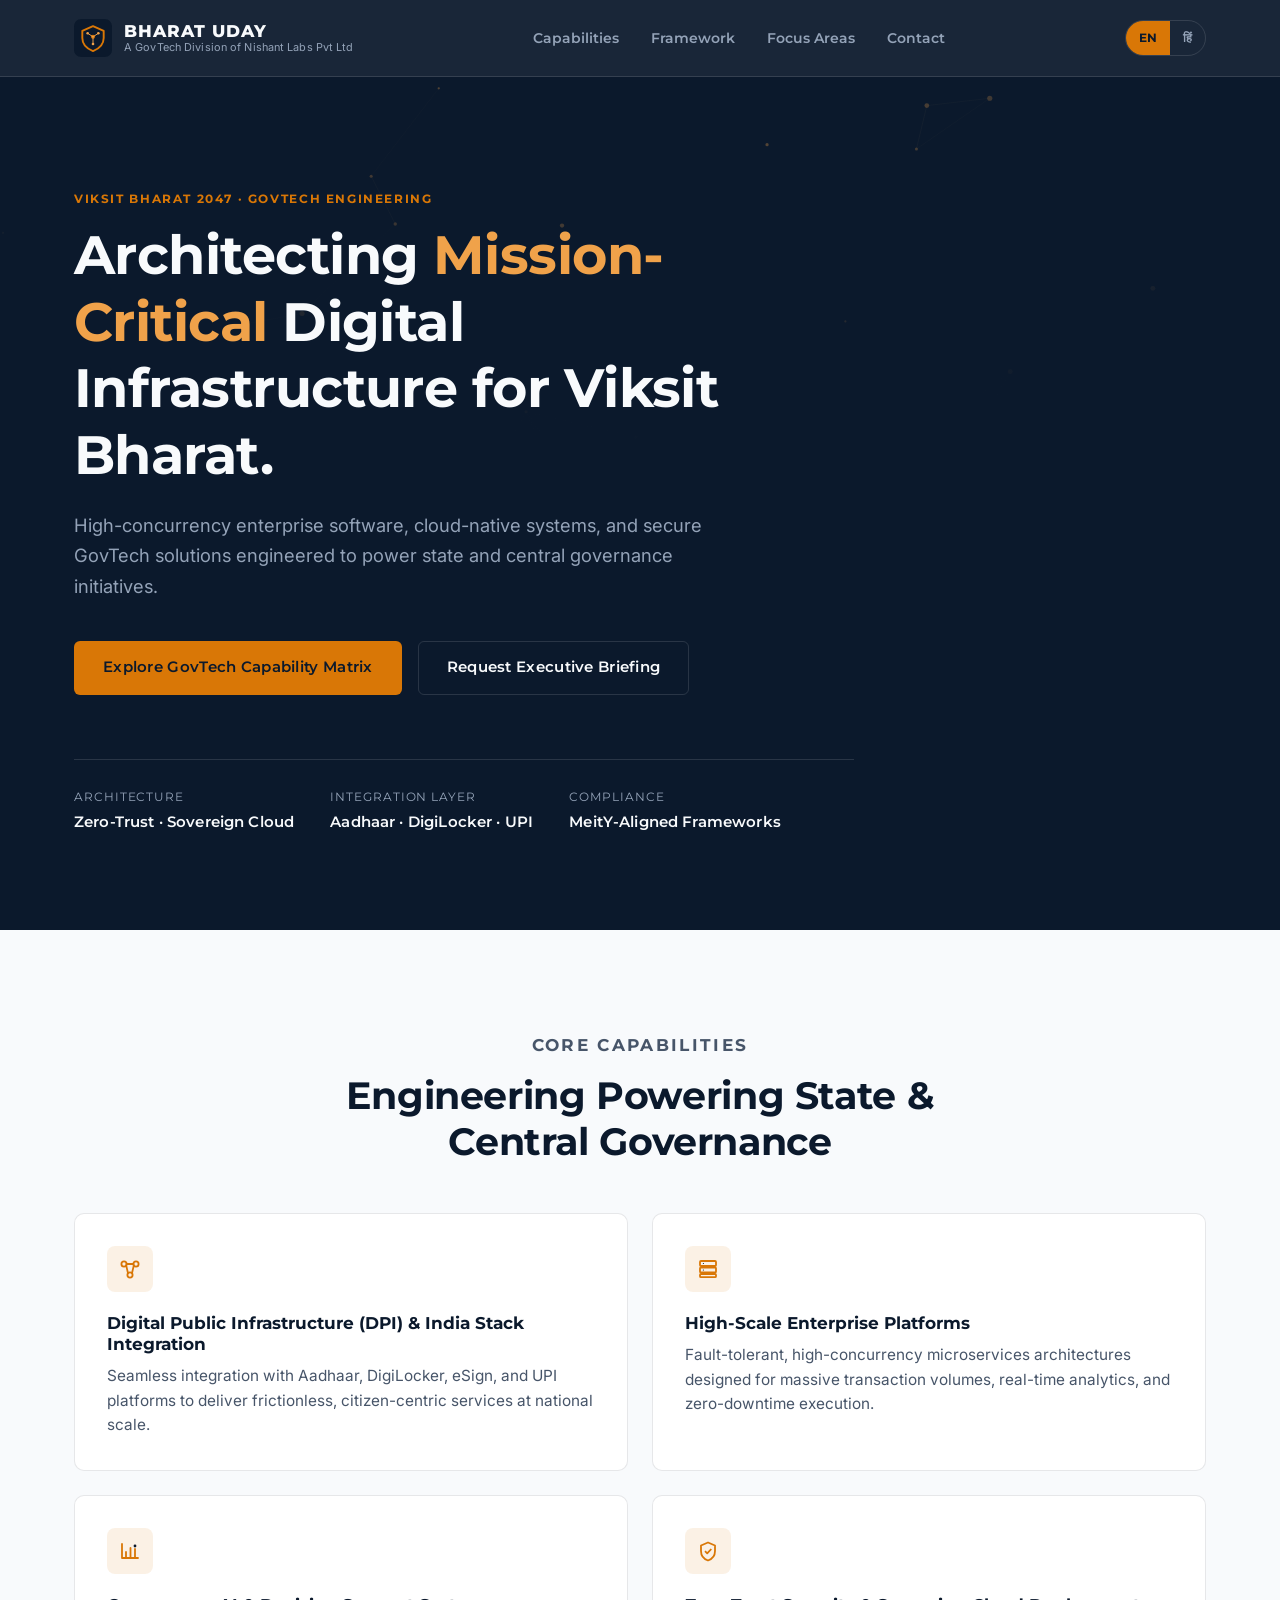
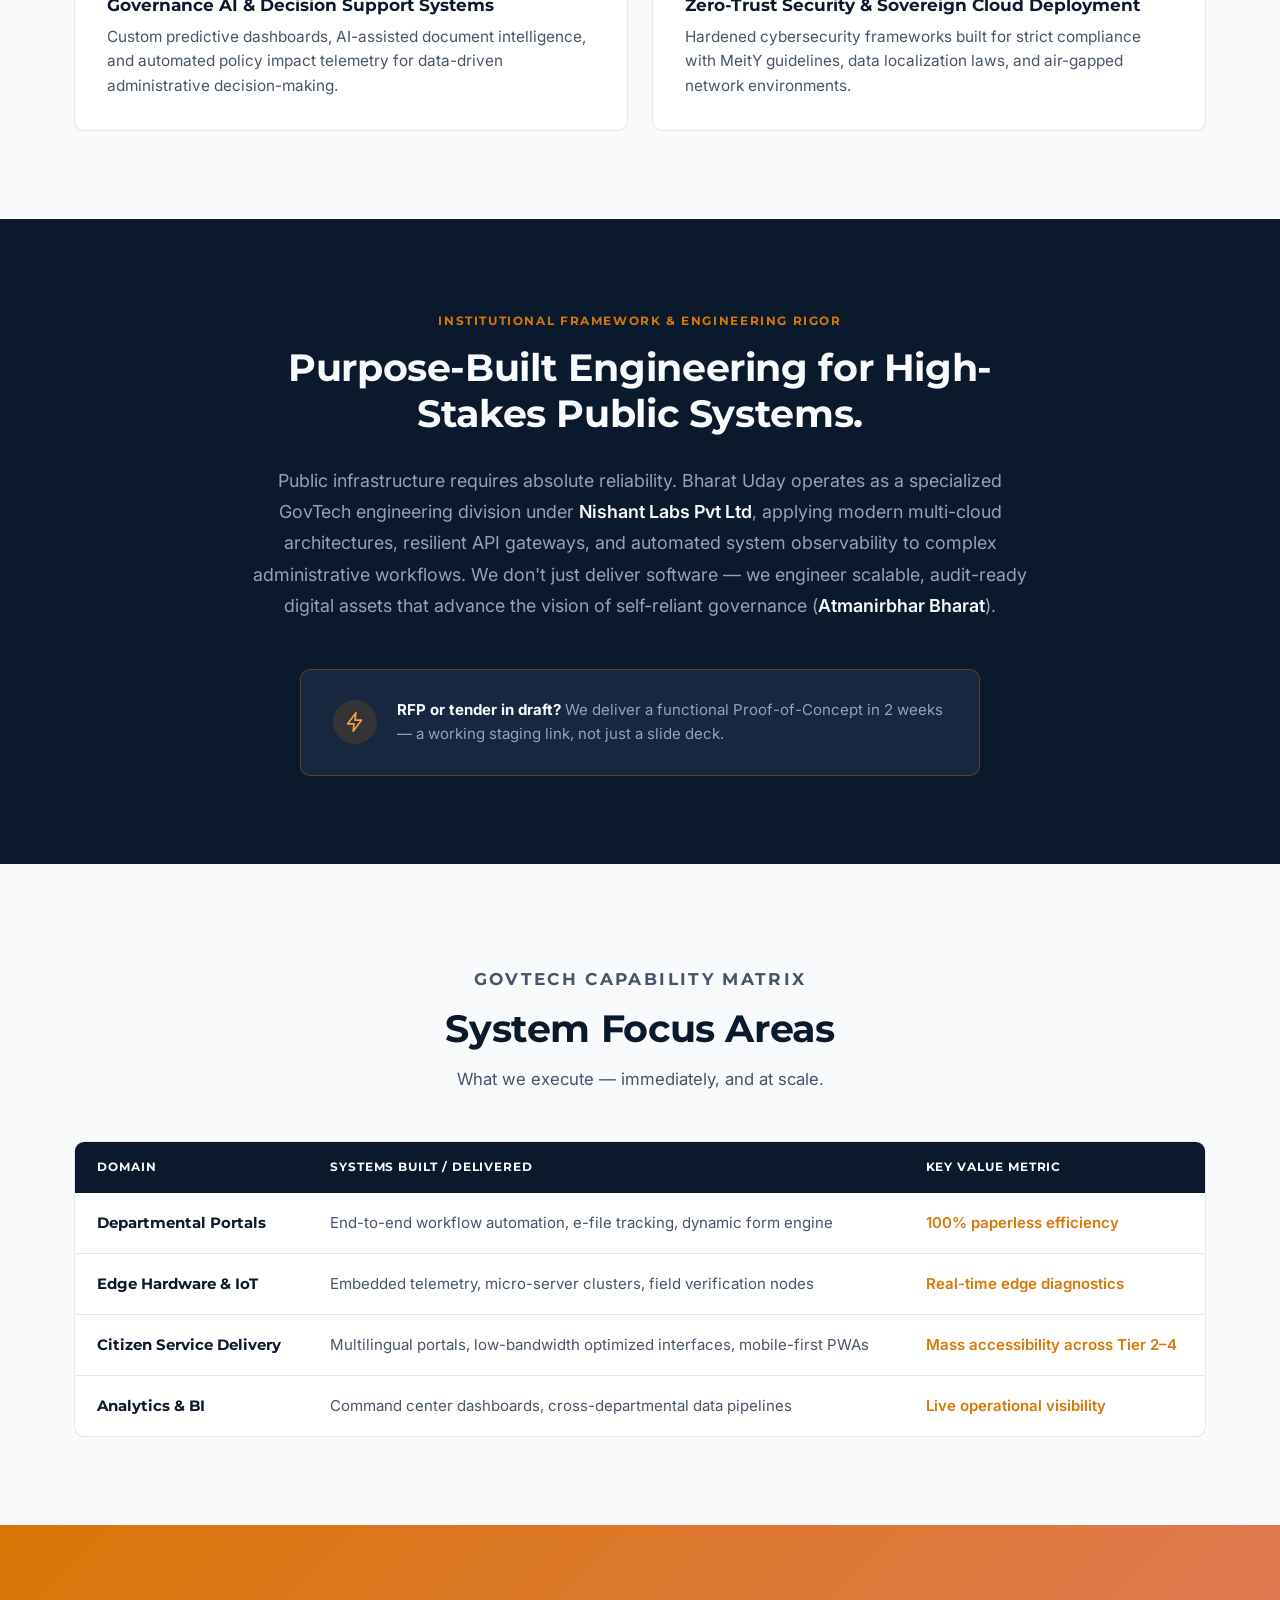
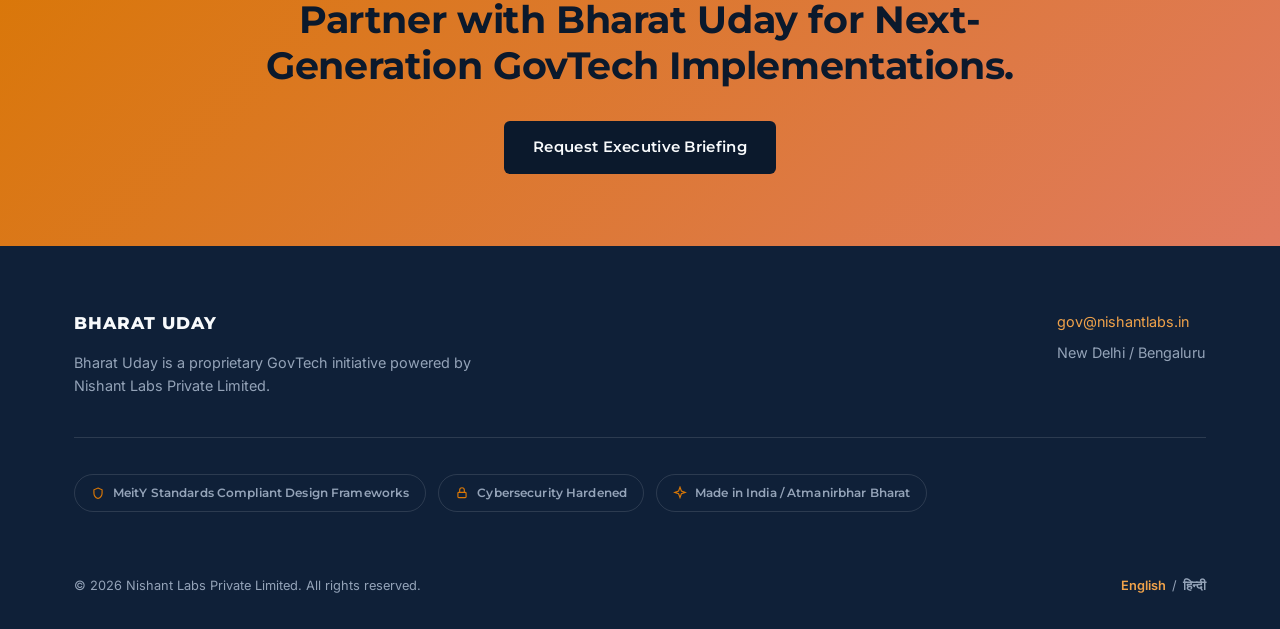
==== en/index.html @ c82bf9b6 "Initial build: Bharat Uday GovTech one-pager Bilingual (en/hi) static site with navy/amber instituti" ====
<!doctype html>
<html lang="en">
<head>
<meta charset="UTF-8">
<meta name="viewport" content="width=device-width, initial-scale=1">
<title>Bharat Uday — Mission-Critical GovTech Infrastructure | Nishant Labs</title>
<meta name="description" content="Bharat Uday, a GovTech division of Nishant Labs Pvt Ltd, architects zero-trust enterprise infrastructure, India Stack integrations, and high-concurrency platforms for state and central government digital initiatives.">
<meta name="robots" content="index, follow">
<meta name="theme-color" content="#0B192C">
<link rel="canonical" href="https://bharatuday.nishantlanbs.com/en/">
<link rel="alternate" hreflang="en" href="https://bharatuday.nishantlanbs.com/en/">
<link rel="alternate" hreflang="hi" href="https://bharatuday.nishantlanbs.com/hi/">
<link rel="alternate" hreflang="x-default" href="https://bharatuday.nishantlanbs.com/en/">
<link rel="icon" type="image/svg+xml" href="/assets/img/favicon.svg">

<meta property="og:type" content="website">
<meta property="og:site_name" content="Bharat Uday">
<meta property="og:title" content="Bharat Uday — Mission-Critical GovTech Infrastructure">
<meta property="og:description" content="Architecting zero-trust enterprise infrastructure and India Stack-native platforms for state and central governance initiatives.">
<meta property="og:url" content="https://bharatuday.nishantlanbs.com/en/">
<meta property="og:locale" content="en_IN">
<meta property="og:locale:alternate" content="hi_IN">
<meta name="twitter:card" content="summary">
<meta name="twitter:title" content="Bharat Uday — Mission-Critical GovTech Infrastructure">
<meta name="twitter:description" content="Zero-trust enterprise infrastructure and India Stack-native platforms for state and central governance initiatives.">

<link rel="preconnect" href="https://fonts.googleapis.com">
<link rel="preconnect" href="https://fonts.gstatic.com" crossorigin>
<link href="https://fonts.googleapis.com/css2?family=Inter:wght@400;500;600;700&family=Montserrat:wght@600;700;800&display=swap" rel="stylesheet">
<link rel="stylesheet" href="/assets/css/style.css">

<script type="application/ld+json">
{
  "@context": "https://schema.org",
  "@type": "Organization",
  "name": "Bharat Uday",
  "alternateName": "Bharat Uday — GovTech Division of Nishant Labs Pvt Ltd",
  "url": "https://bharatuday.nishantlanbs.com/en/",
  "logo": "https://bharatuday.nishantlanbs.com/assets/img/favicon.svg",
  "email": "gov@nishantlabs.in",
  "description": "Bharat Uday architects mission-critical digital infrastructure, India Stack integrations, and zero-trust enterprise systems for Government of India initiatives.",
  "parentOrganization": {
    "@type": "Organization",
    "name": "Nishant Labs Private Limited"
  },
  "address": [
    { "@type": "PostalAddress", "addressLocality": "New Delhi", "addressCountry": "IN" },
    { "@type": "PostalAddress", "addressLocality": "Bengaluru", "addressCountry": "IN" }
  ]
}
</script>
</head>
<body>
<a class="skip-link" href="#main">Skip to content</a>

<header class="site-header">
  <div class="container">
    <a class="brand" href="/en/">
      <svg class="brand-mark" viewBox="0 0 64 64" aria-hidden="true">
        <rect width="64" height="64" rx="12" fill="#0B192C"/>
        <path d="M32 12 L50 20 V32 C50 43 42.5 50 32 54 C21.5 50 14 43 14 32 V20 Z" fill="none" stroke="#D97706" stroke-width="3.2" stroke-linejoin="round"/>
        <circle cx="32" cy="30" r="3.4" fill="#D97706"/>
        <circle cx="23" cy="24" r="2.2" fill="#F0A24A"/>
        <circle cx="41" cy="24" r="2.2" fill="#F0A24A"/>
        <circle cx="32" cy="42" r="2.2" fill="#F0A24A"/>
        <path d="M32 30 L23 24 M32 30 L41 24 M32 30 L32 42" stroke="#F0A24A" stroke-width="1.6"/>
      </svg>
      <span class="brand-text">
        <span class="brand-title">BHARAT UDAY</span>
        <span class="brand-sub">A GovTech Division of Nishant Labs Pvt Ltd</span>
      </span>
    </a>

    <nav class="main-nav" aria-label="Primary">
      <a href="#capabilities">Capabilities</a>
      <a href="#framework">Framework</a>
      <a href="#focus-areas">Focus Areas</a>
      <a href="#contact">Contact</a>
    </nav>

    <div class="header-actions">
      <div class="lang-switch" aria-label="Language switch">
        <a href="/en/" aria-current="true" lang="en">EN</a>
        <a href="/hi/" lang="hi">हिं</a>
      </div>
      <button class="nav-toggle" aria-label="Toggle navigation" aria-expanded="false">
        <svg width="20" height="20" viewBox="0 0 24 24" fill="none" stroke="currentColor" stroke-width="2"><path d="M3 6h18M3 12h18M3 18h18"/></svg>
      </button>
    </div>
  </div>
</header>

<main id="main">

  <!-- HERO -->
  <section class="hero">
    <div class="hero-canvas-wrap" aria-hidden="true"><canvas id="mesh-canvas"></canvas></div>
    <div class="container">
      <div class="hero-inner">
        <p class="eyebrow">Viksit Bharat 2047 · GovTech Engineering</p>
        <h1>Architecting <span class="accent">Mission-Critical</span> Digital Infrastructure for Viksit Bharat.</h1>
        <p class="hero-sub">High-concurrency enterprise software, cloud-native systems, and secure GovTech solutions engineered to power state and central governance initiatives.</p>
        <div class="hero-ctas">
          <a class="btn btn-primary" href="#focus-areas">Explore GovTech Capability Matrix</a>
          <a class="btn btn-outline" href="mailto:gov@nishantlabs.in?subject=Executive%20Briefing%20Request%20%E2%80%94%20Bharat%20Uday">Request Executive Briefing</a>
        </div>
        <div class="hero-meta">
          <div class="hero-meta-item">Architecture<strong>Zero-Trust · Sovereign Cloud</strong></div>
          <div class="hero-meta-item">Integration Layer<strong>Aadhaar · DigiLocker · UPI</strong></div>
          <div class="hero-meta-item">Compliance<strong>MeitY-Aligned Frameworks</strong></div>
        </div>
      </div>
    </div>
  </section>

  <!-- CORE CAPABILITIES -->
  <section id="capabilities" class="capabilities">
    <div class="container">
      <div class="section-head">
        <p class="eyebrow">Core Capabilities</p>
        <h2>Engineering Powering State &amp; Central Governance</h2>
      </div>
      <div class="cap-grid">
        <article class="cap-card">
          <div class="cap-icon">
            <svg viewBox="0 0 24 24" fill="none" stroke="currentColor" stroke-width="1.8" stroke-linecap="round"><circle cx="6" cy="7" r="2.6"/><circle cx="18" cy="7" r="2.6"/><circle cx="12" cy="18" r="2.6"/><path d="M8.2 8.4 L10 16.2 M15.8 8.4 L14 16.2 M8.6 7h6.8"/></svg>
          </div>
          <h3>Digital Public Infrastructure (DPI) &amp; India Stack Integration</h3>
          <p>Seamless integration with Aadhaar, DigiLocker, eSign, and UPI platforms to deliver frictionless, citizen-centric services at national scale.</p>
        </article>

        <article class="cap-card">
          <div class="cap-icon">
            <svg viewBox="0 0 24 24" fill="none" stroke="currentColor" stroke-width="1.8" stroke-linecap="round" stroke-linejoin="round"><rect x="4" y="4" width="16" height="5" rx="1"/><rect x="4" y="10.5" width="16" height="5" rx="1"/><rect x="4" y="17" width="16" height="3.2" rx="1"/><circle cx="7.4" cy="6.5" r="0.6" fill="currentColor" stroke="none"/><circle cx="7.4" cy="13" r="0.6" fill="currentColor" stroke="none"/></svg>
          </div>
          <h3>High-Scale Enterprise Platforms</h3>
          <p>Fault-tolerant, high-concurrency microservices architectures designed for massive transaction volumes, real-time analytics, and zero-downtime execution.</p>
        </article>

        <article class="cap-card">
          <div class="cap-icon">
            <svg viewBox="0 0 24 24" fill="none" stroke="currentColor" stroke-width="1.8" stroke-linecap="round" stroke-linejoin="round"><path d="M4 19V5M4 19h16"/><path d="M8 19v-6M12.5 19V9M17 19v-9"/><circle cx="17" cy="7" r="1.4" fill="currentColor" stroke="none"/></svg>
          </div>
          <h3>Governance AI &amp; Decision Support Systems</h3>
          <p>Custom predictive dashboards, AI-assisted document intelligence, and automated policy impact telemetry for data-driven administrative decision-making.</p>
        </article>

        <article class="cap-card">
          <div class="cap-icon">
            <svg viewBox="0 0 24 24" fill="none" stroke="currentColor" stroke-width="1.8" stroke-linejoin="round"><path d="M12 3.5 19 6.5V12c0 5-3.2 8.2-7 9.5-3.8-1.3-7-4.5-7-9.5V6.5Z"/><path d="M9 12.2 11.2 14.4 15.3 10"/></svg>
          </div>
          <h3>Zero-Trust Security &amp; Sovereign Cloud Deployment</h3>
          <p>Hardened cybersecurity frameworks built for strict compliance with MeitY guidelines, data localization laws, and air-gapped network environments.</p>
        </article>
      </div>
    </div>
  </section>

  <!-- INSTITUTIONAL FRAMEWORK -->
  <section id="framework" class="framework">
    <div class="container">
      <div class="framework-inner">
        <p class="eyebrow">Institutional Framework &amp; Engineering Rigor</p>
        <h2>Purpose-Built Engineering for High-Stakes Public Systems.</h2>
        <blockquote>
          Public infrastructure requires absolute reliability. Bharat Uday operates as a specialized GovTech engineering division under <strong>Nishant Labs Pvt Ltd</strong>, applying modern multi-cloud architectures, resilient API gateways, and automated system observability to complex administrative workflows. We don't just deliver software — we engineer scalable, audit-ready digital assets that advance the vision of self-reliant governance (<strong>Atmanirbhar Bharat</strong>).
        </blockquote>

        <div class="poc-card">
          <div class="poc-icon">
            <svg viewBox="0 0 24 24" fill="none" stroke="currentColor" stroke-width="1.8" stroke-linecap="round" stroke-linejoin="round"><path d="M13 2 4 14h7l-1 8 9-12h-7l1-8Z"/></svg>
          </div>
          <p><strong>RFP or tender in draft?</strong> We deliver a functional Proof-of-Concept in 2 weeks — a working staging link, not just a slide deck.</p>
        </div>
      </div>
    </div>
  </section>

  <!-- SYSTEM FOCUS AREAS -->
  <section id="focus-areas" class="focus-areas">
    <div class="container">
      <div class="section-head">
        <p class="eyebrow">GovTech Capability Matrix</p>
        <h2>System Focus Areas</h2>
        <p>What we execute — immediately, and at scale.</p>
      </div>
      <div class="table-wrap">
        <table class="matrix">
          <thead>
            <tr>
              <th scope="col">Domain</th>
              <th scope="col">Systems Built / Delivered</th>
              <th scope="col">Key Value Metric</th>
            </tr>
          </thead>
          <tbody>
            <tr>
              <td>Departmental Portals</td>
              <td>End-to-end workflow automation, e-file tracking, dynamic form engine</td>
              <td>100% paperless efficiency</td>
            </tr>
            <tr>
              <td>Edge Hardware &amp; IoT</td>
              <td>Embedded telemetry, micro-server clusters, field verification nodes</td>
              <td>Real-time edge diagnostics</td>
            </tr>
            <tr>
              <td>Citizen Service Delivery</td>
              <td>Multilingual portals, low-bandwidth optimized interfaces, mobile-first PWAs</td>
              <td>Mass accessibility across Tier 2–4</td>
            </tr>
            <tr>
              <td>Analytics &amp; BI</td>
              <td>Command center dashboards, cross-departmental data pipelines</td>
              <td>Live operational visibility</td>
            </tr>
          </tbody>
        </table>
      </div>
    </div>
  </section>

  <!-- CTA BANNER -->
  <section class="cta-banner">
    <div class="container">
      <h2>Partner with Bharat Uday for Next-Generation GovTech Implementations.</h2>
      <a class="btn btn-primary" href="mailto:gov@nishantlabs.in?subject=Executive%20Briefing%20Request%20%E2%80%94%20Bharat%20Uday">Request Executive Briefing</a>
    </div>
  </section>

</main>

<!-- FOOTER -->
<footer class="site-footer" id="contact">
  <div class="container">
    <div class="footer-top">
      <div class="footer-brand">
        <span class="brand-title">BHARAT UDAY</span>
        <p>Bharat Uday is a proprietary GovTech initiative powered by Nishant Labs Private Limited.</p>
      </div>
      <div class="footer-contact">
        <div class="contact-line"><a href="mailto:gov@nishantlabs.in">gov@nishantlabs.in</a></div>
        <div class="contact-line">New Delhi / Bengaluru</div>
      </div>
    </div>

    <div class="badge-row">
      <span class="badge"><svg viewBox="0 0 24 24" fill="none" stroke="currentColor" stroke-width="2"><path d="M12 3.5 19 6.5V12c0 5-3.2 8.2-7 9.5-3.8-1.3-7-4.5-7-9.5V6.5Z"/></svg>MeitY Standards Compliant Design Frameworks</span>
      <span class="badge"><svg viewBox="0 0 24 24" fill="none" stroke="currentColor" stroke-width="2"><rect x="5" y="11" width="14" height="9" rx="1.5"/><path d="M8 11V7a4 4 0 0 1 8 0v4"/></svg>Cybersecurity Hardened</span>
      <span class="badge"><svg viewBox="0 0 24 24" fill="none" stroke="currentColor" stroke-width="2"><path d="m12 2 2.4 6.6L21 11l-6.6 2.4L12 20l-2.4-6.6L3 11l6.6-2.4Z"/></svg>Made in India / Atmanirbhar Bharat</span>
    </div>

    <div class="footer-bottom">
      <p class="legal">© 2026 Nishant Labs Private Limited. All rights reserved.</p>
      <div class="footer-lang">
        <a href="/en/" aria-current="true" lang="en">English</a>
        <span aria-hidden="true">/</span>
        <a href="/hi/" lang="hi">हिन्दी</a>
      </div>
    </div>
  </div>
</footer>

<script src="/assets/js/main.js" defer></script>
</body>
</html>
---- assets/css/style.css ----
/* ==========================================================================
   Bharat Uday — Design System
   Navy / Amber institutional theme. No framework, no build step.
   ========================================================================== */

:root {
  --navy: #0B192C;
  --navy-800: #0F2038;
  --navy-700: #16273f;
  --navy-600: #1E3350;
  --amber: #D97706;
  --amber-light: #F0A24A;
  --terracotta: #E07A5F;
  --off-white: #F8FAFC;
  --slate: #475569;
  --slate-light: #94A3B8;
  --border-dark: rgba(248, 250, 252, 0.12);
  --border-light: rgba(11, 25, 44, 0.1);

  --font-body: 'Inter', -apple-system, BlinkMacSystemFont, 'Segoe UI', sans-serif;
  --font-head: 'Montserrat', 'Inter', -apple-system, sans-serif;

  --max-width: 1180px;
  --radius: 6px;
}

*, *::before, *::after { box-sizing: border-box; }

html { scroll-behavior: smooth; }

@media (prefers-reduced-motion: reduce) {
  html { scroll-behavior: auto; }
  *, *::before, *::after {
    animation-duration: 0.01ms !important;
    animation-iteration-count: 1 !important;
    transition-duration: 0.01ms !important;
    scroll-behavior: auto !important;
  }
}

body {
  margin: 0;
  font-family: var(--font-body);
  background: var(--off-white);
  color: var(--navy);
  line-height: 1.6;
  -webkit-font-smoothing: antialiased;
  text-rendering: optimizeLegibility;
}

img, svg { max-width: 100%; display: block; }

.container {
  max-width: var(--max-width);
  margin: 0 auto;
  padding: 0 24px;
}

a { color: inherit; }

.eyebrow {
  display: inline-block;
  font-family: var(--font-head);
  font-size: 0.72rem;
  font-weight: 700;
  letter-spacing: 0.14em;
  text-transform: uppercase;
  color: var(--amber);
  margin: 0 0 14px;
}

h1, h2, h3, h4 {
  font-family: var(--font-head);
  font-weight: 700;
  line-height: 1.22;
  margin: 0;
  color: var(--navy);
}

h2 {
  font-size: clamp(1.6rem, 1.2rem + 1.6vw, 2.35rem);
  letter-spacing: -0.01em;
}

p { margin: 0; }

.section-head {
  max-width: 720px;
  margin: 0 auto 48px;
  text-align: center;
}

.section-head p {
  margin-top: 14px;
  color: var(--slate);
  font-size: 1.05rem;
}

section { padding: 88px 0; }

.btn {
  display: inline-flex;
  align-items: center;
  justify-content: center;
  gap: 8px;
  font-family: var(--font-head);
  font-weight: 600;
  font-size: 0.92rem;
  letter-spacing: 0.02em;
  padding: 14px 28px;
  border-radius: var(--radius);
  text-decoration: none;
  cursor: pointer;
  border: 1.5px solid transparent;
  transition: transform 0.15s ease, background-color 0.15s ease, border-color 0.15s ease, color 0.15s ease;
  white-space: nowrap;
}
.btn:hover { transform: translateY(-1px); }
.btn:active { transform: translateY(0); }

.btn-primary {
  background: var(--amber);
  color: var(--navy);
}
.btn-primary:hover { background: var(--amber-light); }

.btn-outline {
  background: transparent;
  color: var(--off-white);
  border-color: var(--border-dark);
}
.btn-outline:hover {
  border-color: var(--amber);
  color: var(--amber-light);
}

.btn-outline-dark {
  background: transparent;
  color: var(--navy);
  border-color: var(--border-light);
}
.btn-outline-dark:hover {
  border-color: var(--amber);
  color: var(--amber);
}

/* ---------- Skip link ---------- */
.skip-link {
  position: absolute;
  left: -9999px;
  top: 0;
  background: var(--amber);
  color: var(--navy);
  padding: 12px 20px;
  z-index: 1000;
  font-family: var(--font-head);
  font-weight: 700;
  text-decoration: none;
}
.skip-link:focus { left: 12px; top: 12px; }

/* ---------- Header ---------- */
.site-header {
  position: sticky;
  top: 0;
  z-index: 500;
  background: rgba(11, 25, 44, 0.94);
  backdrop-filter: blur(10px);
  border-bottom: 1px solid var(--border-dark);
}

.site-header .container {
  display: flex;
  align-items: center;
  justify-content: space-between;
  gap: 24px;
  height: 76px;
}

.brand {
  display: flex;
  align-items: center;
  gap: 12px;
  text-decoration: none;
  color: var(--off-white);
}

.brand-mark {
  width: 38px;
  height: 38px;
  flex-shrink: 0;
}

.brand-text {
  display: flex;
  flex-direction: column;
  line-height: 1.15;
}

.brand-title {
  font-family: var(--font-head);
  font-weight: 800;
  font-size: 1.05rem;
  letter-spacing: 0.06em;
  color: var(--off-white);
}

.brand-sub {
  font-size: 0.68rem;
  color: var(--slate-light);
  letter-spacing: 0.01em;
}

.main-nav {
  display: flex;
  align-items: center;
  gap: 32px;
}

.main-nav a {
  font-family: var(--font-head);
  font-size: 0.86rem;
  font-weight: 600;
  text-decoration: none;
  color: var(--slate-light);
  transition: color 0.15s ease;
}
.main-nav a:hover { color: var(--off-white); }

.header-actions {
  display: flex;
  align-items: center;
  gap: 18px;
}

.lang-switch {
  display: flex;
  align-items: center;
  border: 1px solid var(--border-dark);
  border-radius: 999px;
  overflow: hidden;
  font-family: var(--font-head);
  font-size: 0.75rem;
  font-weight: 700;
}

.lang-switch a {
  padding: 7px 13px;
  text-decoration: none;
  color: var(--slate-light);
  transition: background-color 0.15s ease, color 0.15s ease;
}

.lang-switch a[aria-current="true"] {
  background: var(--amber);
  color: var(--navy);
}

.lang-switch a:not([aria-current="true"]):hover {
  color: var(--off-white);
}

.nav-toggle {
  display: none;
  background: transparent;
  border: 1px solid var(--border-dark);
  border-radius: var(--radius);
  color: var(--off-white);
  width: 42px;
  height: 42px;
  align-items: center;
  justify-content: center;
  cursor: pointer;
}

/* ---------- Hero ---------- */
.hero {
  position: relative;
  background: var(--navy);
  color: var(--off-white);
  overflow: hidden;
  padding: 108px 0 96px;
}

.hero-canvas-wrap {
  position: absolute;
  inset: 0;
  z-index: 0;
  opacity: 0.55;
  pointer-events: none;
}

#mesh-canvas {
  width: 100%;
  height: 100%;
  display: block;
}

.hero::after {
  content: "";
  position: absolute;
  inset: 0;
  background: radial-gradient(ellipse 80% 55% at 50% 0%, transparent 0%, var(--navy) 78%);
  z-index: 1;
  pointer-events: none;
}

.hero .container {
  position: relative;
  z-index: 2;
}

.hero-inner {
  max-width: 780px;
}

.hero h1 {
  font-size: clamp(2.1rem, 1.5rem + 2.6vw, 3.4rem);
  color: var(--off-white);
  letter-spacing: -0.01em;
}

.hero h1 .accent { color: var(--amber-light); }

.hero-sub {
  margin-top: 22px;
  font-size: 1.15rem;
  color: var(--slate-light);
  max-width: 640px;
  line-height: 1.65;
}

.hero-ctas {
  margin-top: 40px;
  display: flex;
  flex-wrap: wrap;
  gap: 16px;
}

.hero-meta {
  margin-top: 64px;
  display: flex;
  flex-wrap: wrap;
  gap: 36px;
  padding-top: 28px;
  border-top: 1px solid var(--border-dark);
  max-width: 780px;
}

.hero-meta-item {
  font-family: var(--font-head);
  font-size: 0.72rem;
  letter-spacing: 0.08em;
  text-transform: uppercase;
  color: var(--slate-light);
}

.hero-meta-item strong {
  display: block;
  font-size: 0.95rem;
  color: var(--off-white);
  letter-spacing: 0.01em;
  text-transform: none;
  margin-top: 4px;
  font-weight: 600;
}

/* ---------- Capability Grid ---------- */
.capabilities {
  background: var(--off-white);
}

.cap-grid {
  display: grid;
  grid-template-columns: repeat(2, 1fr);
  gap: 24px;
}

.cap-card {
  background: #fff;
  border: 1px solid var(--border-light);
  border-radius: 10px;
  padding: 32px;
  transition: border-color 0.2s ease, transform 0.2s ease, box-shadow 0.2s ease;
}

.cap-card:hover {
  border-color: var(--amber);
  transform: translateY(-3px);
  box-shadow: 0 12px 28px -16px rgba(11, 25, 44, 0.25);
}

.cap-icon {
  width: 46px;
  height: 46px;
  border-radius: 8px;
  background: rgba(217, 119, 6, 0.1);
  display: flex;
  align-items: center;
  justify-content: center;
  margin-bottom: 20px;
}

.cap-icon svg { width: 24px; height: 24px; stroke: var(--amber); }

.cap-card h3 {
  font-size: 1.08rem;
  margin-bottom: 10px;
}

.cap-card p {
  color: var(--slate);
  font-size: 0.96rem;
}

/* ---------- Framework section ---------- */
.framework {
  background: var(--navy);
  color: var(--off-white);
  position: relative;
}

.framework-inner {
  max-width: 800px;
  margin: 0 auto;
  text-align: center;
}

.framework h2 { color: var(--off-white); }

.framework blockquote {
  margin: 28px 0 0;
  font-size: 1.12rem;
  line-height: 1.75;
  color: var(--slate-light);
  font-style: normal;
}

.framework blockquote strong { color: var(--off-white); font-weight: 600; }

.poc-card {
  margin: 48px auto 0;
  max-width: 680px;
  background: var(--navy-700);
  border: 1px solid rgba(217, 119, 6, 0.35);
  border-radius: 10px;
  padding: 28px 32px;
  display: flex;
  align-items: center;
  gap: 20px;
  text-align: left;
}

.poc-card .poc-icon {
  flex-shrink: 0;
  width: 44px;
  height: 44px;
  border-radius: 50%;
  background: rgba(217, 119, 6, 0.15);
  display: flex;
  align-items: center;
  justify-content: center;
}
.poc-card .poc-icon svg { width: 22px; height: 22px; stroke: var(--amber-light); }

.poc-card p {
  font-size: 0.94rem;
  color: var(--slate-light);
}
.poc-card p strong { color: var(--off-white); }

/* ---------- Focus Areas Table ---------- */
.focus-areas { background: var(--off-white); }

.table-wrap {
  overflow-x: auto;
  border: 1px solid var(--border-light);
  border-radius: 10px;
  background: #fff;
}

table.matrix {
  width: 100%;
  border-collapse: collapse;
  min-width: 680px;
  font-size: 0.94rem;
}

table.matrix th {
  font-family: var(--font-head);
  background: var(--navy);
  color: var(--off-white);
  text-align: left;
  padding: 16px 22px;
  font-size: 0.72rem;
  letter-spacing: 0.08em;
  text-transform: uppercase;
  font-weight: 700;
}

table.matrix td {
  padding: 18px 22px;
  border-bottom: 1px solid var(--border-light);
  color: var(--slate);
  vertical-align: top;
}

table.matrix tr:last-child td { border-bottom: none; }

table.matrix td:first-child {
  font-family: var(--font-head);
  font-weight: 700;
  color: var(--navy);
  white-space: nowrap;
}

table.matrix td:last-child {
  font-weight: 600;
  color: var(--amber);
  white-space: nowrap;
}

table.matrix tbody tr:hover { background: rgba(217, 119, 6, 0.04); }

/* ---------- CTA banner ---------- */
.cta-banner {
  background: linear-gradient(135deg, var(--amber) 0%, var(--terracotta) 100%);
  color: var(--navy);
  text-align: center;
  padding: 72px 0;
}

.cta-banner h2 {
  color: var(--navy);
  max-width: 760px;
  margin: 0 auto;
}

.cta-banner .btn {
  margin-top: 32px;
}

.cta-banner .btn-primary {
  background: var(--navy);
  color: var(--off-white);
}
.cta-banner .btn-primary:hover { background: var(--navy-700); }

/* ---------- Footer ---------- */
.site-footer {
  background: var(--navy-800);
  color: var(--slate-light);
  padding: 64px 0 32px;
}

.footer-top {
  display: flex;
  justify-content: space-between;
  gap: 48px;
  flex-wrap: wrap;
  padding-bottom: 40px;
  border-bottom: 1px solid var(--border-dark);
}

.footer-brand .brand-title { color: var(--off-white); }
.footer-brand p {
  margin-top: 14px;
  max-width: 400px;
  font-size: 0.9rem;
  color: var(--slate-light);
}

.footer-contact {
  font-size: 0.9rem;
}
.footer-contact a {
  color: var(--amber-light);
  text-decoration: none;
}
.footer-contact a:hover { text-decoration: underline; }
.footer-contact .contact-line { margin-bottom: 8px; }

.badge-row {
  display: flex;
  flex-wrap: wrap;
  gap: 12px;
  margin: 36px 0;
}

.badge {
  display: inline-flex;
  align-items: center;
  gap: 8px;
  border: 1px solid var(--border-dark);
  border-radius: 999px;
  padding: 8px 16px;
  font-size: 0.78rem;
  font-family: var(--font-head);
  font-weight: 600;
  letter-spacing: 0.01em;
  color: var(--slate-light);
}
.badge svg { width: 14px; height: 14px; stroke: var(--amber); }

.footer-bottom {
  display: flex;
  justify-content: space-between;
  align-items: center;
  flex-wrap: wrap;
  gap: 12px;
  padding-top: 28px;
  font-size: 0.8rem;
}

.footer-bottom .legal { max-width: 640px; color: var(--slate-light); }

.footer-lang { display: flex; gap: 6px; }
.footer-lang a {
  text-decoration: none;
  color: var(--slate-light);
  font-weight: 600;
}
.footer-lang a[aria-current="true"] { color: var(--amber-light); }

/* ---------- Responsive ---------- */
@media (max-width: 900px) {
  .cap-grid { grid-template-columns: 1fr; }
  .main-nav { display: none; }
  .nav-toggle { display: inline-flex; }

  .site-header.nav-open .main-nav {
    display: flex;
    position: absolute;
    top: 76px;
    left: 0;
    right: 0;
    background: var(--navy);
    flex-direction: column;
    align-items: flex-start;
    gap: 4px;
    padding: 16px 24px 24px;
    border-bottom: 1px solid var(--border-dark);
  }

  .site-header.nav-open .main-nav a {
    width: 100%;
    padding: 12px 0;
    border-bottom: 1px solid var(--border-dark);
  }
}

@media (max-width: 640px) {
  section { padding: 64px 0; }
  .hero { padding: 88px 0 72px; }
  .poc-card { flex-direction: column; text-align: center; }
  .footer-bottom { flex-direction: column; align-items: flex-start; }
}
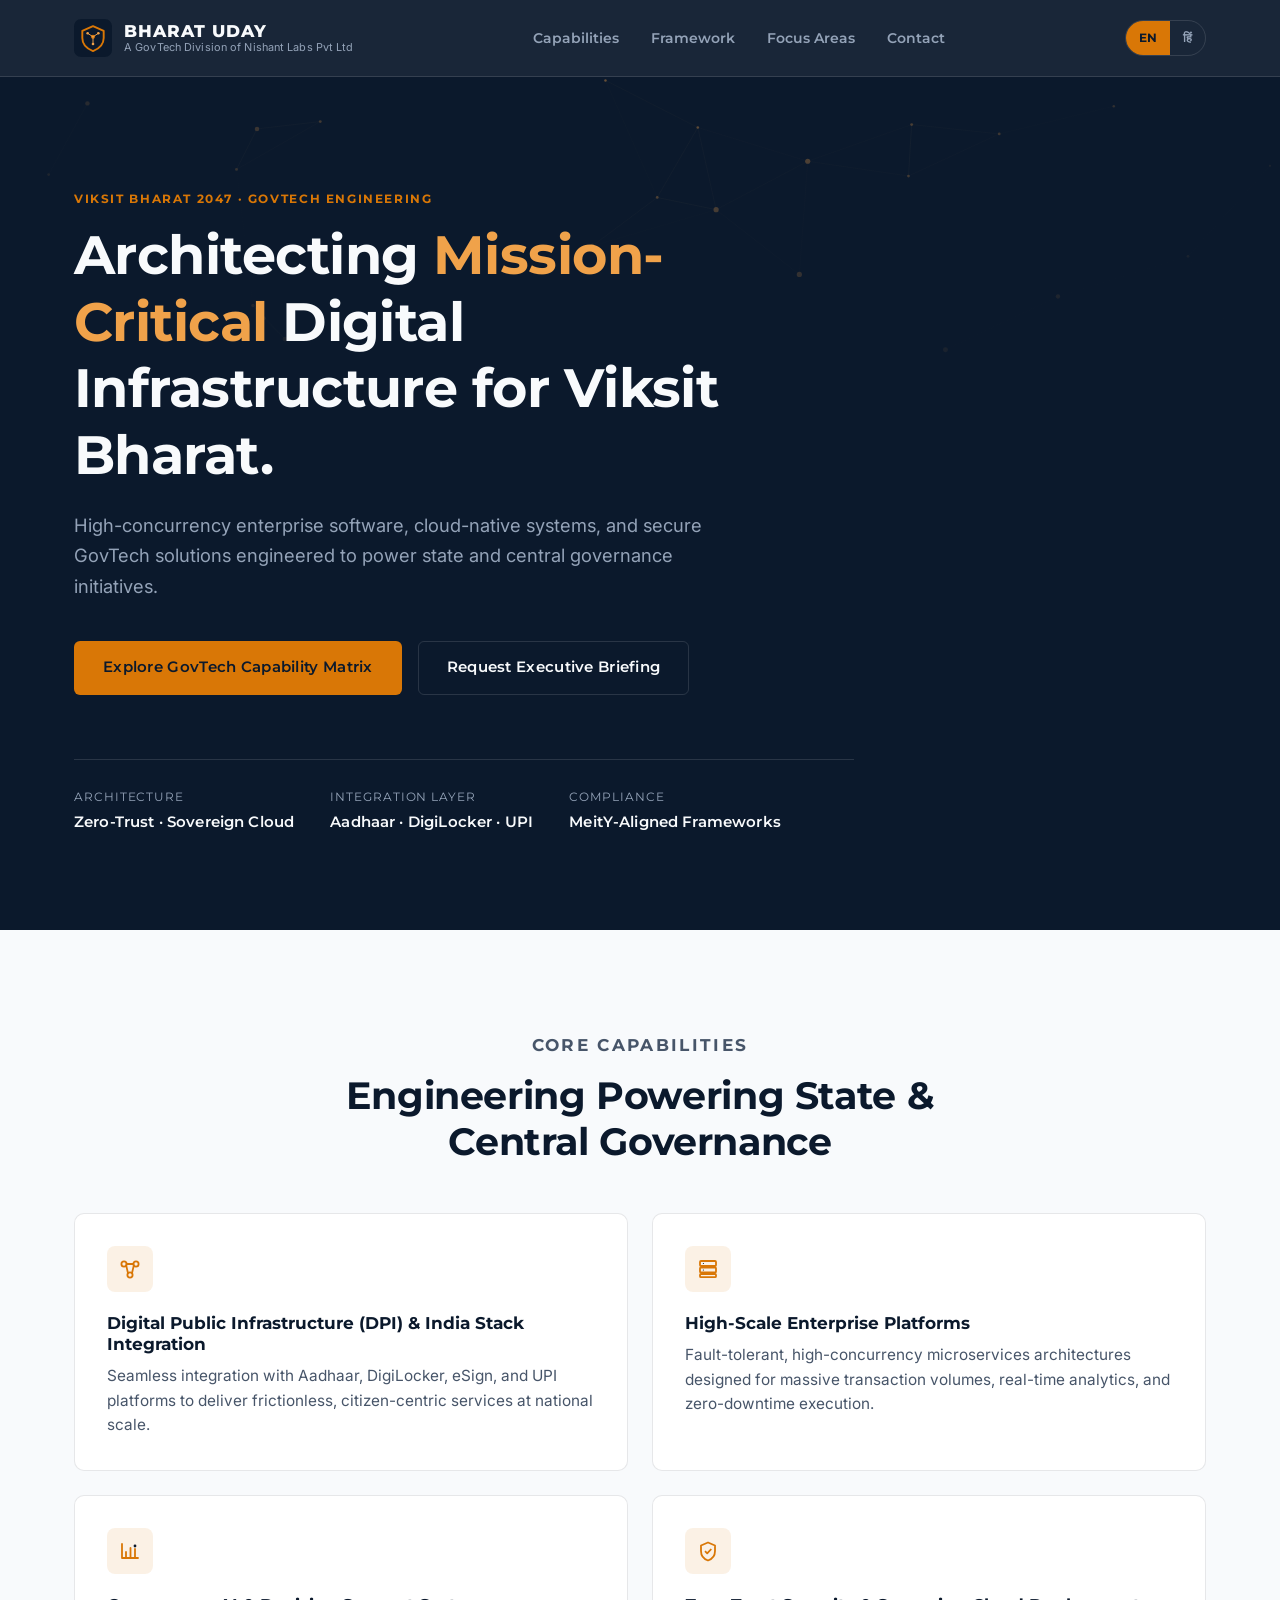
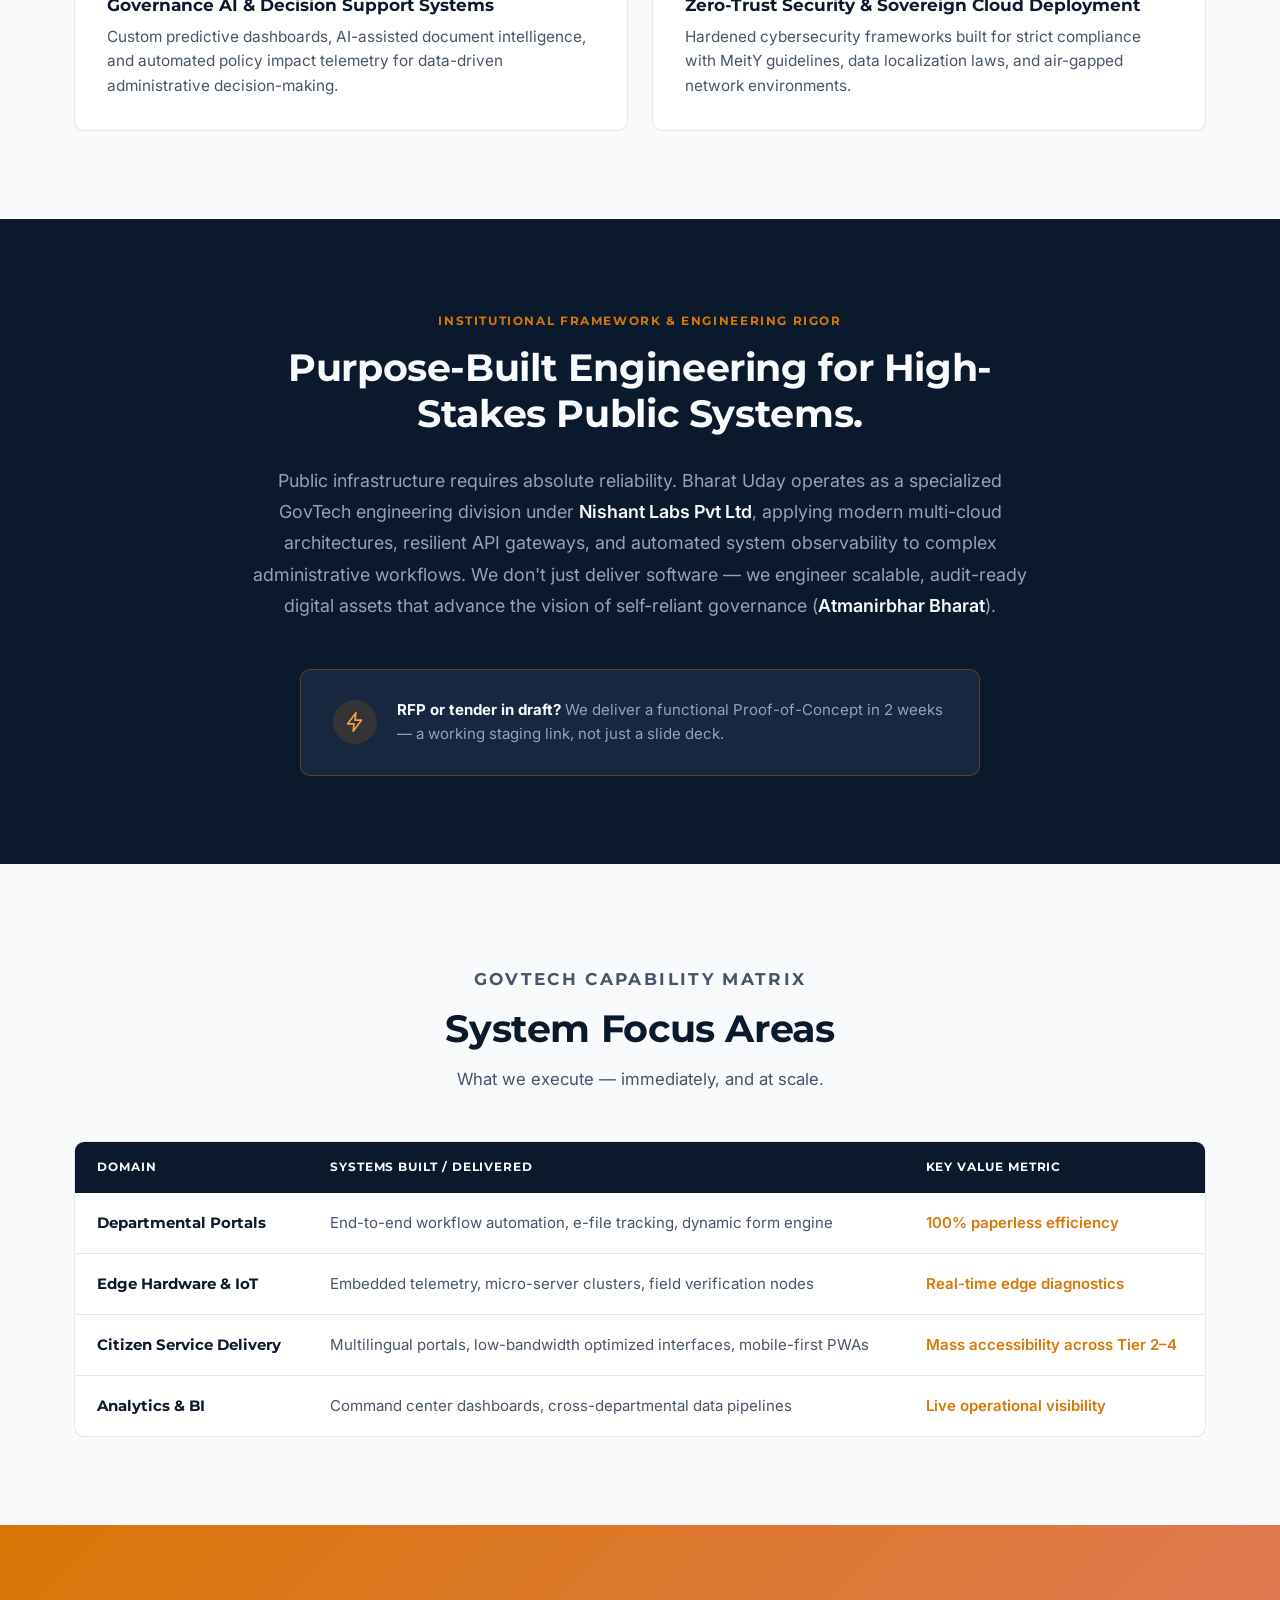
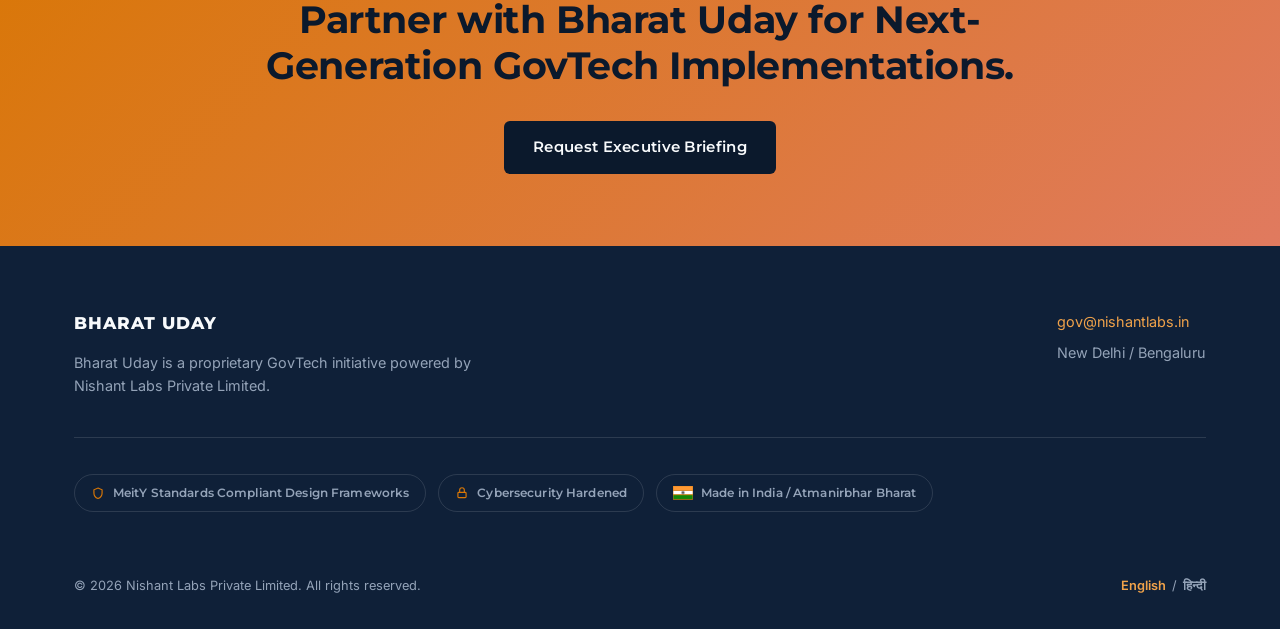
==== commit 7d01e54a: "Fix language switcher links and use real tricolor flag on footer badge Switch all internal nav/asset" ====
--- a/en/index.html
+++ b/en/index.html
@@ -11,7 +11,7 @@
 <link rel="alternate" hreflang="en" href="https://bharatuday.nishantlanbs.com/en/">
 <link rel="alternate" hreflang="hi" href="https://bharatuday.nishantlanbs.com/hi/">
 <link rel="alternate" hreflang="x-default" href="https://bharatuday.nishantlanbs.com/en/">
-<link rel="icon" type="image/svg+xml" href="/assets/img/favicon.svg">
+<link rel="icon" type="image/svg+xml" href="../assets/img/favicon.svg">
 
 <meta property="og:type" content="website">
 <meta property="og:site_name" content="Bharat Uday">
@@ -27,7 +27,7 @@
 <link rel="preconnect" href="https://fonts.googleapis.com">
 <link rel="preconnect" href="https://fonts.gstatic.com" crossorigin>
 <link href="https://fonts.googleapis.com/css2?family=Inter:wght@400;500;600;700&family=Montserrat:wght@600;700;800&display=swap" rel="stylesheet">
-<link rel="stylesheet" href="/assets/css/style.css">
+<link rel="stylesheet" href="../assets/css/style.css">
 
 <script type="application/ld+json">
 {
@@ -55,7 +55,7 @@
 
 <header class="site-header">
   <div class="container">
-    <a class="brand" href="/en/">
+    <a class="brand" href="./">
       <svg class="brand-mark" viewBox="0 0 64 64" aria-hidden="true">
         <rect width="64" height="64" rx="12" fill="#0B192C"/>
         <path d="M32 12 L50 20 V32 C50 43 42.5 50 32 54 C21.5 50 14 43 14 32 V20 Z" fill="none" stroke="#D97706" stroke-width="3.2" stroke-linejoin="round"/>
@@ -80,8 +80,8 @@
 
     <div class="header-actions">
       <div class="lang-switch" aria-label="Language switch">
-        <a href="/en/" aria-current="true" lang="en">EN</a>
-        <a href="/hi/" lang="hi">हिं</a>
+        <a href="./" aria-current="true" lang="en">EN</a>
+        <a href="../hi/" lang="hi">हिं</a>
       </div>
       <button class="nav-toggle" aria-label="Toggle navigation" aria-expanded="false">
         <svg width="20" height="20" viewBox="0 0 24 24" fill="none" stroke="currentColor" stroke-width="2"><path d="M3 6h18M3 12h18M3 18h18"/></svg>
@@ -247,20 +247,20 @@
     <div class="badge-row">
       <span class="badge"><svg viewBox="0 0 24 24" fill="none" stroke="currentColor" stroke-width="2"><path d="M12 3.5 19 6.5V12c0 5-3.2 8.2-7 9.5-3.8-1.3-7-4.5-7-9.5V6.5Z"/></svg>MeitY Standards Compliant Design Frameworks</span>
       <span class="badge"><svg viewBox="0 0 24 24" fill="none" stroke="currentColor" stroke-width="2"><rect x="5" y="11" width="14" height="9" rx="1.5"/><path d="M8 11V7a4 4 0 0 1 8 0v4"/></svg>Cybersecurity Hardened</span>
-      <span class="badge"><svg viewBox="0 0 24 24" fill="none" stroke="currentColor" stroke-width="2"><path d="m12 2 2.4 6.6L21 11l-6.6 2.4L12 20l-2.4-6.6L3 11l6.6-2.4Z"/></svg>Made in India / Atmanirbhar Bharat</span>
+      <span class="badge"><svg class="flag-icon" viewBox="0 0 30 20" aria-hidden="true"><rect width="30" height="6.67" fill="#FF9933"/><rect y="6.67" width="30" height="6.67" fill="#FFFFFF"/><rect y="13.33" width="30" height="6.67" fill="#138808"/><rect x="0.25" y="0.25" width="29.5" height="19.5" fill="none" stroke="rgba(255,255,255,0.18)" stroke-width="0.3"/><circle cx="15" cy="10" r="2.3" fill="none" stroke="#0B192C" stroke-width="0.35"/><circle cx="15" cy="10" r="0.4" fill="#0B192C"/><g stroke="#0B192C" stroke-width="0.22"><line x1="15.00" y1="9.65" x2="15.00" y2="7.70"/><line x1="15.09" y1="9.66" x2="15.60" y2="7.78"/><line x1="15.18" y1="9.70" x2="16.15" y2="8.01"/><line x1="15.25" y1="9.75" x2="16.63" y2="8.37"/><line x1="15.30" y1="9.82" x2="16.99" y2="8.85"/><line x1="15.34" y1="9.91" x2="17.22" y2="9.40"/><line x1="15.35" y1="10.00" x2="17.30" y2="10.00"/><line x1="15.34" y1="10.09" x2="17.22" y2="10.60"/><line x1="15.30" y1="10.18" x2="16.99" y2="11.15"/><line x1="15.25" y1="10.25" x2="16.63" y2="11.63"/><line x1="15.18" y1="10.30" x2="16.15" y2="11.99"/><line x1="15.09" y1="10.34" x2="15.60" y2="12.22"/><line x1="15.00" y1="10.35" x2="15.00" y2="12.30"/><line x1="14.91" y1="10.34" x2="14.40" y2="12.22"/><line x1="14.82" y1="10.30" x2="13.85" y2="11.99"/><line x1="14.75" y1="10.25" x2="13.37" y2="11.63"/><line x1="14.70" y1="10.18" x2="13.01" y2="11.15"/><line x1="14.66" y1="10.09" x2="12.78" y2="10.60"/><line x1="14.65" y1="10.00" x2="12.70" y2="10.00"/><line x1="14.66" y1="9.91" x2="12.78" y2="9.40"/><line x1="14.70" y1="9.82" x2="13.01" y2="8.85"/><line x1="14.75" y1="9.75" x2="13.37" y2="8.37"/><line x1="14.82" y1="9.70" x2="13.85" y2="8.01"/><line x1="14.91" y1="9.66" x2="14.40" y2="7.78"/></g></svg>Made in India / Atmanirbhar Bharat</span>
     </div>
 
     <div class="footer-bottom">
       <p class="legal">© 2026 Nishant Labs Private Limited. All rights reserved.</p>
       <div class="footer-lang">
-        <a href="/en/" aria-current="true" lang="en">English</a>
+        <a href="./" aria-current="true" lang="en">English</a>
         <span aria-hidden="true">/</span>
-        <a href="/hi/" lang="hi">हिन्दी</a>
+        <a href="../hi/" lang="hi">हिन्दी</a>
       </div>
     </div>
   </div>
 </footer>
 
-<script src="/assets/js/main.js" defer></script>
+<script src="../assets/js/main.js" defer></script>
 </body>
 </html>
--- a/assets/css/style.css
+++ b/assets/css/style.css
@@ -601,6 +601,7 @@
   color: var(--slate-light);
 }
 .badge svg { width: 14px; height: 14px; stroke: var(--amber); }
+.badge svg.flag-icon { width: 20px; height: 13.3px; flex-shrink: 0; }
 
 .footer-bottom {
   display: flex;
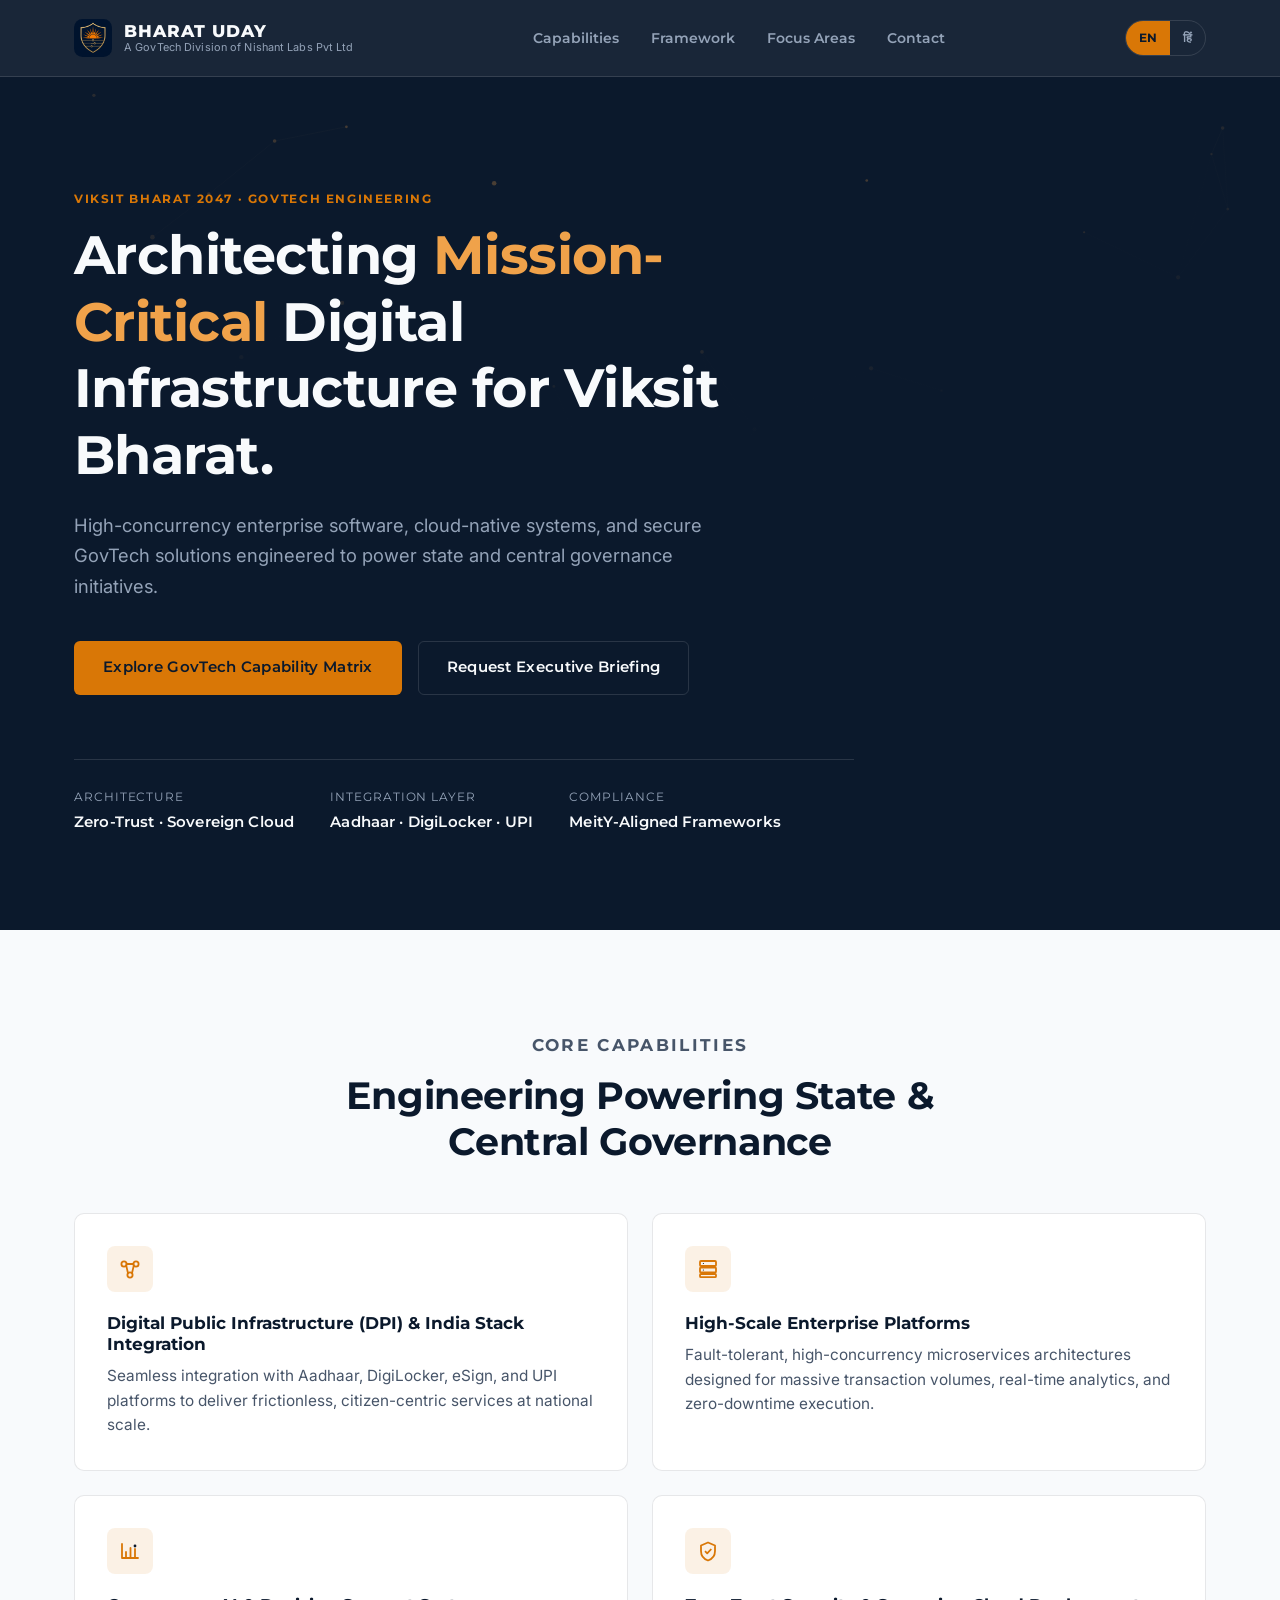
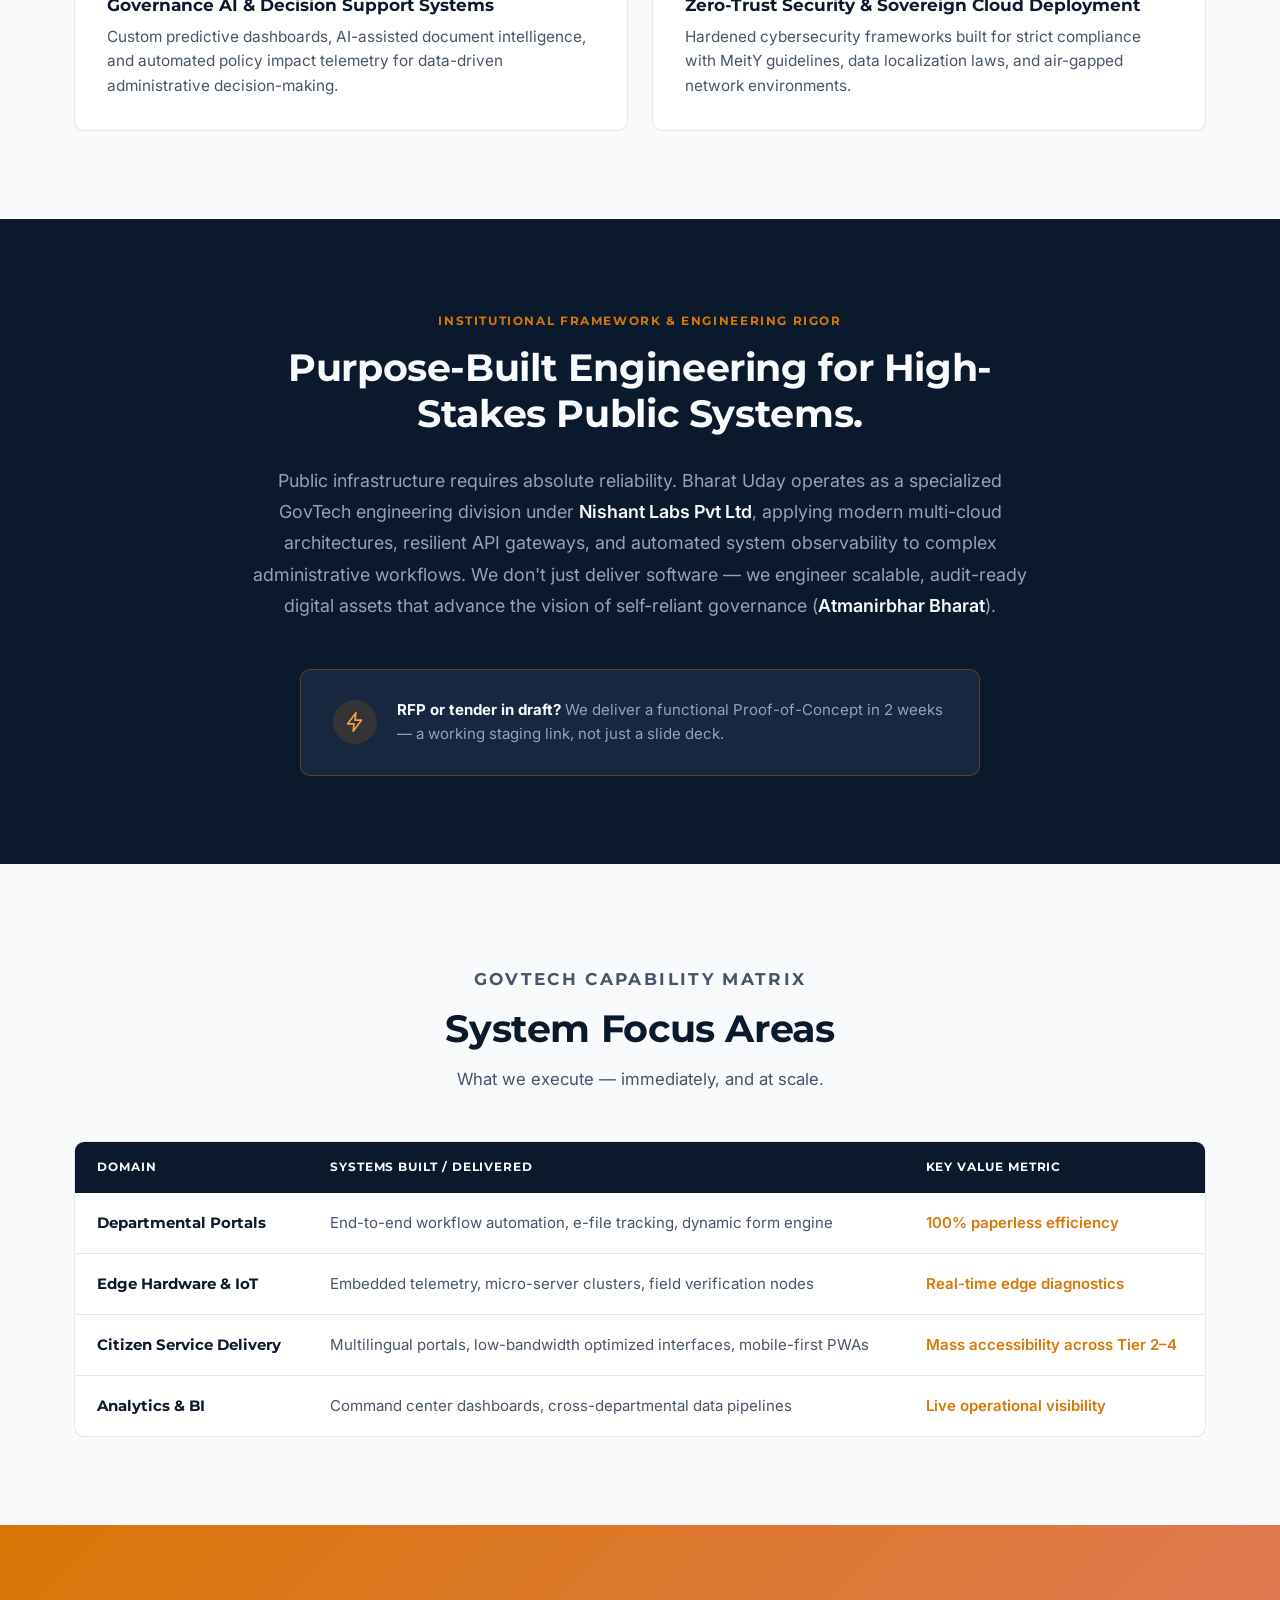
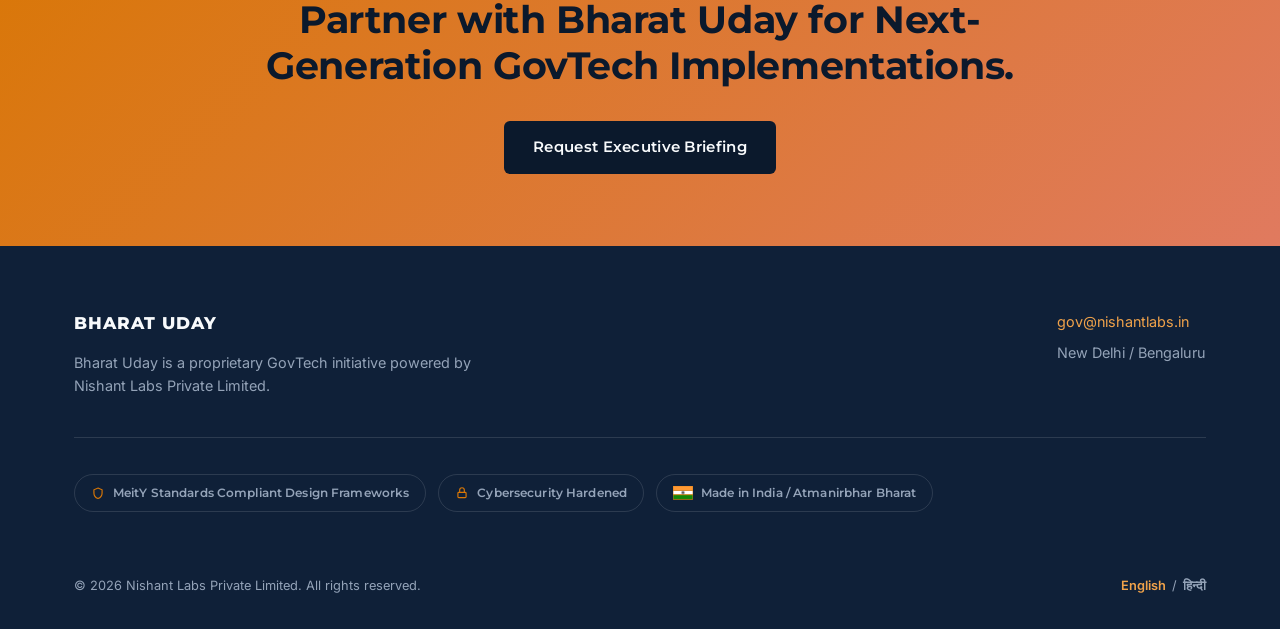
==== commit b1e2e146: "Replace placeholder shield mark with real logo-256.png Use the provided shield-and-sunrise logo for " ====
--- a/en/index.html
+++ b/en/index.html
@@ -11,7 +11,8 @@
 <link rel="alternate" hreflang="en" href="https://bharatuday.nishantlanbs.com/en/">
 <link rel="alternate" hreflang="hi" href="https://bharatuday.nishantlanbs.com/hi/">
 <link rel="alternate" hreflang="x-default" href="https://bharatuday.nishantlanbs.com/en/">
-<link rel="icon" type="image/svg+xml" href="../assets/img/favicon.svg">
+<link rel="icon" type="image/png" href="../assets/img/logo-256.png">
+<link rel="apple-touch-icon" href="../assets/img/logo-256.png">
 
 <meta property="og:type" content="website">
 <meta property="og:site_name" content="Bharat Uday">
@@ -36,7 +37,7 @@
   "name": "Bharat Uday",
   "alternateName": "Bharat Uday — GovTech Division of Nishant Labs Pvt Ltd",
   "url": "https://bharatuday.nishantlanbs.com/en/",
-  "logo": "https://bharatuday.nishantlanbs.com/assets/img/favicon.svg",
+  "logo": "https://bharatuday.nishantlanbs.com/assets/img/logo-256.png",
   "email": "gov@nishantlabs.in",
   "description": "Bharat Uday architects mission-critical digital infrastructure, India Stack integrations, and zero-trust enterprise systems for Government of India initiatives.",
   "parentOrganization": {
@@ -56,15 +57,7 @@
 <header class="site-header">
   <div class="container">
     <a class="brand" href="./">
-      <svg class="brand-mark" viewBox="0 0 64 64" aria-hidden="true">
-        <rect width="64" height="64" rx="12" fill="#0B192C"/>
-        <path d="M32 12 L50 20 V32 C50 43 42.5 50 32 54 C21.5 50 14 43 14 32 V20 Z" fill="none" stroke="#D97706" stroke-width="3.2" stroke-linejoin="round"/>
-        <circle cx="32" cy="30" r="3.4" fill="#D97706"/>
-        <circle cx="23" cy="24" r="2.2" fill="#F0A24A"/>
-        <circle cx="41" cy="24" r="2.2" fill="#F0A24A"/>
-        <circle cx="32" cy="42" r="2.2" fill="#F0A24A"/>
-        <path d="M32 30 L23 24 M32 30 L41 24 M32 30 L32 42" stroke="#F0A24A" stroke-width="1.6"/>
-      </svg>
+      <img class="brand-mark" src="../assets/img/logo-256.png" alt="" aria-hidden="true">
       <span class="brand-text">
         <span class="brand-title">BHARAT UDAY</span>
         <span class="brand-sub">A GovTech Division of Nishant Labs Pvt Ltd</span>
--- a/assets/css/style.css
+++ b/assets/css/style.css
@@ -189,6 +189,9 @@
   width: 38px;
   height: 38px;
   flex-shrink: 0;
+  border-radius: 22%;
+  object-fit: cover;
+  display: block;
 }
 
 .brand-text {
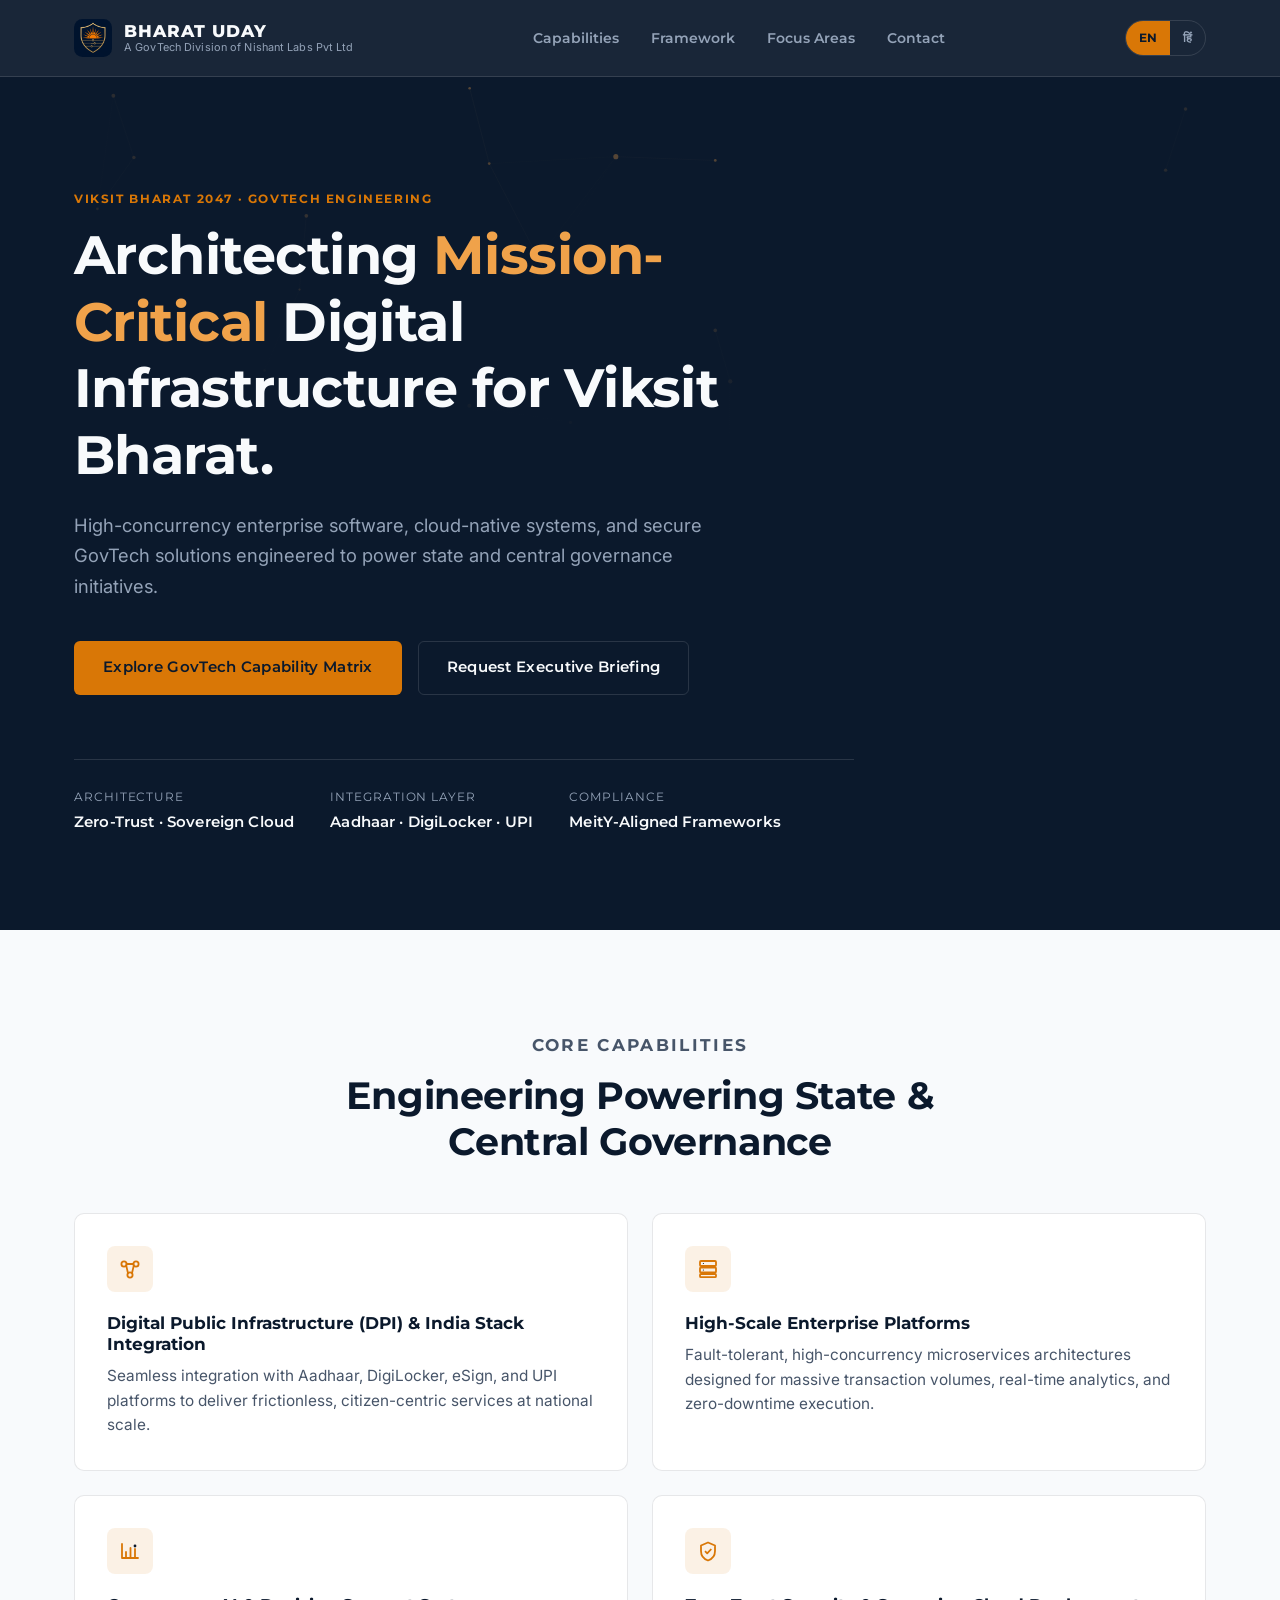
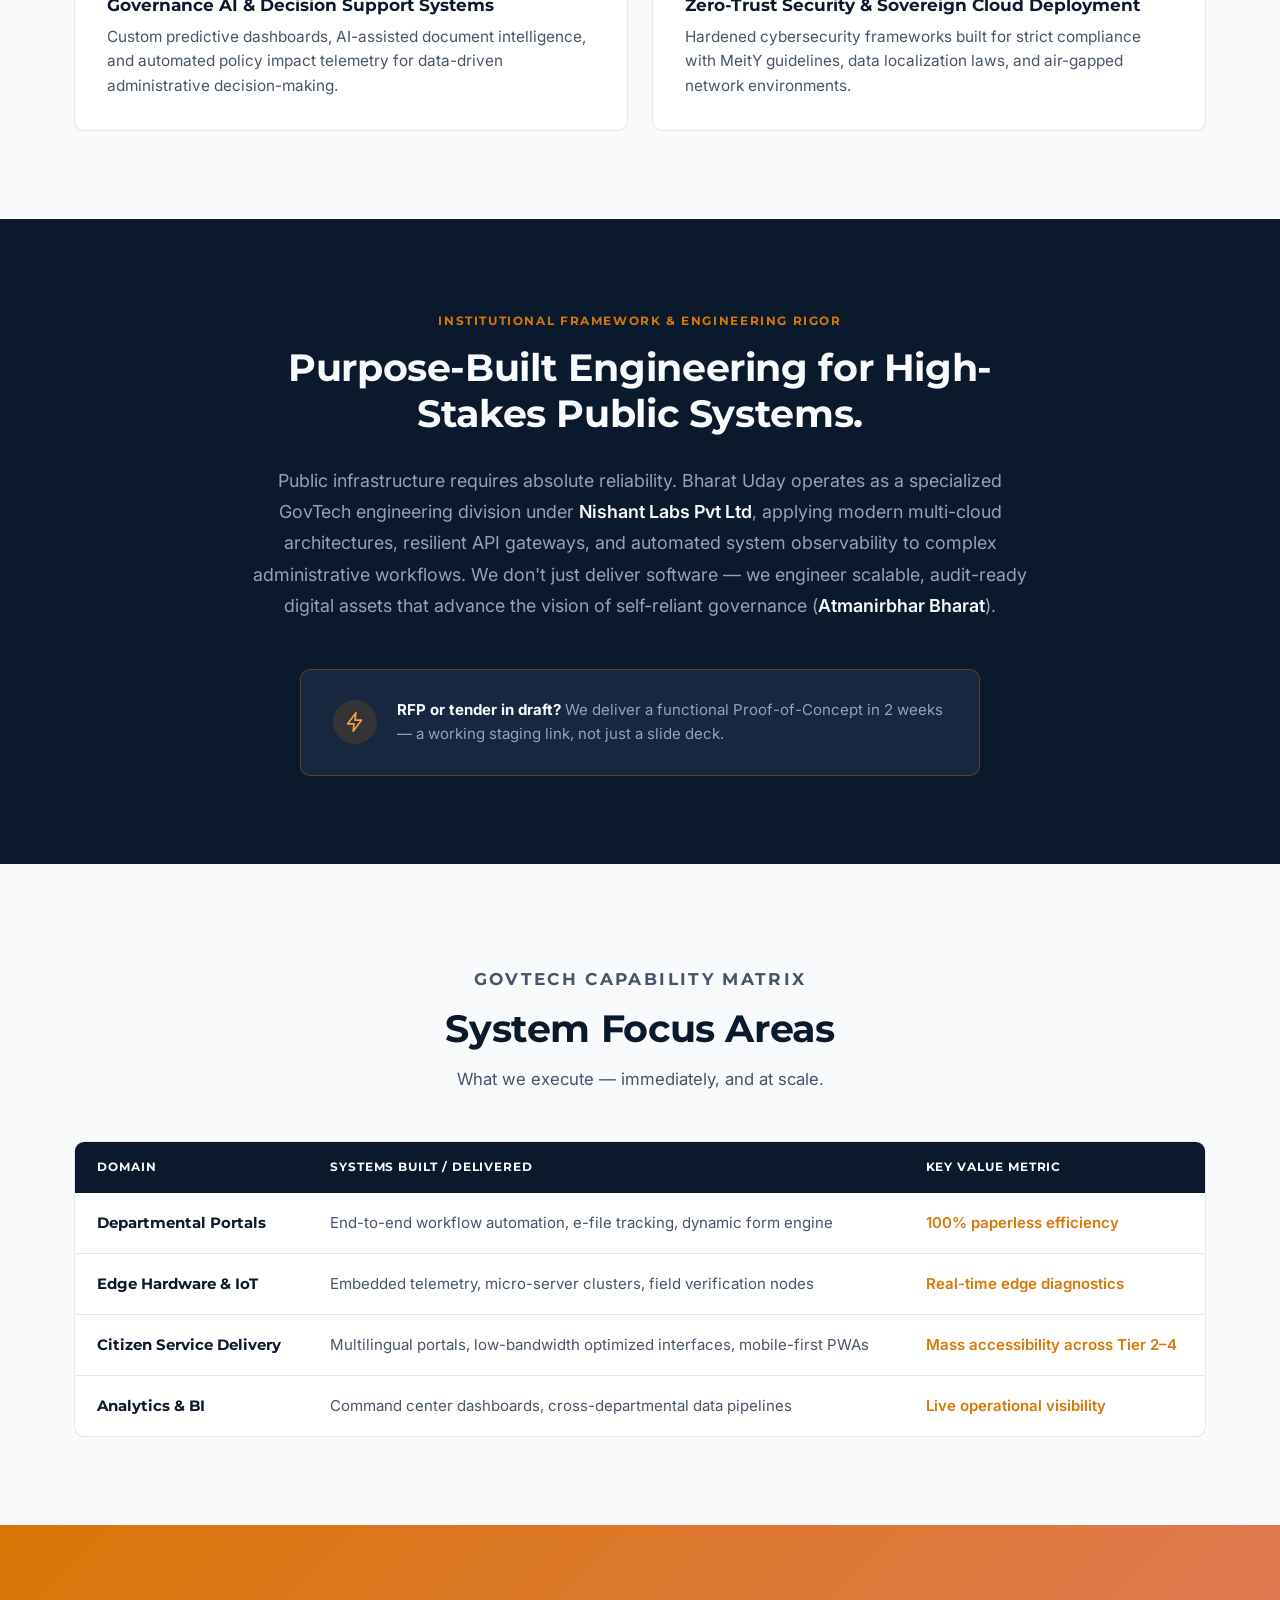
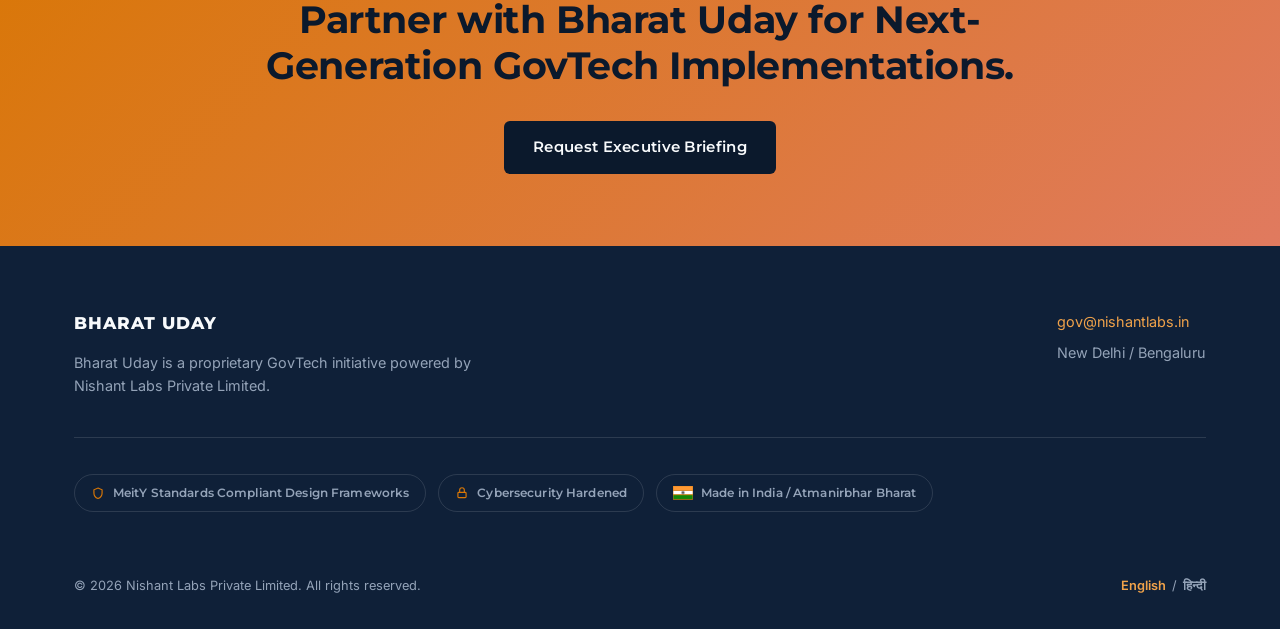
==== commit a0a116a8: "Make System Focus Areas table responsive below 700px The table previously scrolled horizontally insi" ====
--- a/en/index.html
+++ b/en/index.html
@@ -188,24 +188,24 @@
           </thead>
           <tbody>
             <tr>
-              <td>Departmental Portals</td>
-              <td>End-to-end workflow automation, e-file tracking, dynamic form engine</td>
-              <td>100% paperless efficiency</td>
-            </tr>
-            <tr>
-              <td>Edge Hardware &amp; IoT</td>
-              <td>Embedded telemetry, micro-server clusters, field verification nodes</td>
-              <td>Real-time edge diagnostics</td>
-            </tr>
-            <tr>
-              <td>Citizen Service Delivery</td>
-              <td>Multilingual portals, low-bandwidth optimized interfaces, mobile-first PWAs</td>
-              <td>Mass accessibility across Tier 2–4</td>
-            </tr>
-            <tr>
-              <td>Analytics &amp; BI</td>
-              <td>Command center dashboards, cross-departmental data pipelines</td>
-              <td>Live operational visibility</td>
+              <td data-label="Domain">Departmental Portals</td>
+              <td data-label="Systems Built / Delivered">End-to-end workflow automation, e-file tracking, dynamic form engine</td>
+              <td data-label="Key Value Metric">100% paperless efficiency</td>
+            </tr>
+            <tr>
+              <td data-label="Domain">Edge Hardware &amp; IoT</td>
+              <td data-label="Systems Built / Delivered">Embedded telemetry, micro-server clusters, field verification nodes</td>
+              <td data-label="Key Value Metric">Real-time edge diagnostics</td>
+            </tr>
+            <tr>
+              <td data-label="Domain">Citizen Service Delivery</td>
+              <td data-label="Systems Built / Delivered">Multilingual portals, low-bandwidth optimized interfaces, mobile-first PWAs</td>
+              <td data-label="Key Value Metric">Mass accessibility across Tier 2–4</td>
+            </tr>
+            <tr>
+              <td data-label="Domain">Analytics &amp; BI</td>
+              <td data-label="Systems Built / Delivered">Command center dashboards, cross-departmental data pipelines</td>
+              <td data-label="Key Value Metric">Live operational visibility</td>
             </tr>
           </tbody>
         </table>
--- a/assets/css/style.css
+++ b/assets/css/style.css
@@ -525,6 +525,77 @@
 
 table.matrix tbody tr:hover { background: rgba(217, 119, 6, 0.04); }
 
+/* Below ~700px the table can't fit its columns without cutting content off,
+   so each row becomes a labeled card instead of a horizontally-scrolling table. */
+@media (max-width: 700px) {
+  .table-wrap {
+    overflow-x: visible;
+    border: none;
+    border-radius: 0;
+    background: transparent;
+  }
+
+  table.matrix {
+    display: block;
+    min-width: 0;
+  }
+
+  table.matrix thead {
+    position: absolute;
+    width: 1px;
+    height: 1px;
+    overflow: hidden;
+    clip: rect(0 0 0 0);
+    white-space: nowrap;
+    border: 0;
+    padding: 0;
+    margin: -1px;
+  }
+
+  table.matrix tbody,
+  table.matrix tr,
+  table.matrix td {
+    display: block;
+    width: 100%;
+  }
+
+  table.matrix tr {
+    background: #fff;
+    border: 1px solid var(--border-light);
+    border-radius: 10px;
+    padding: 20px;
+    margin-bottom: 16px;
+  }
+
+  table.matrix tr:last-child { margin-bottom: 0; }
+
+  table.matrix td {
+    padding: 10px 0;
+    border-bottom: 1px dashed var(--border-light);
+  }
+
+  table.matrix td:first-child { padding-top: 0; }
+  table.matrix td:last-child { padding-bottom: 0; border-bottom: none; }
+
+  table.matrix td:first-child,
+  table.matrix td:last-child {
+    white-space: normal;
+  }
+
+  table.matrix td::before {
+    content: attr(data-label);
+    display: block;
+    font-family: var(--font-head);
+    font-size: 0.68rem;
+    letter-spacing: 0.08em;
+    text-transform: uppercase;
+    font-weight: 700;
+    color: var(--slate);
+    opacity: 0.75;
+    margin-bottom: 4px;
+  }
+}
+
 /* ---------- CTA banner ---------- */
 .cta-banner {
   background: linear-gradient(135deg, var(--amber) 0%, var(--terracotta) 100%);
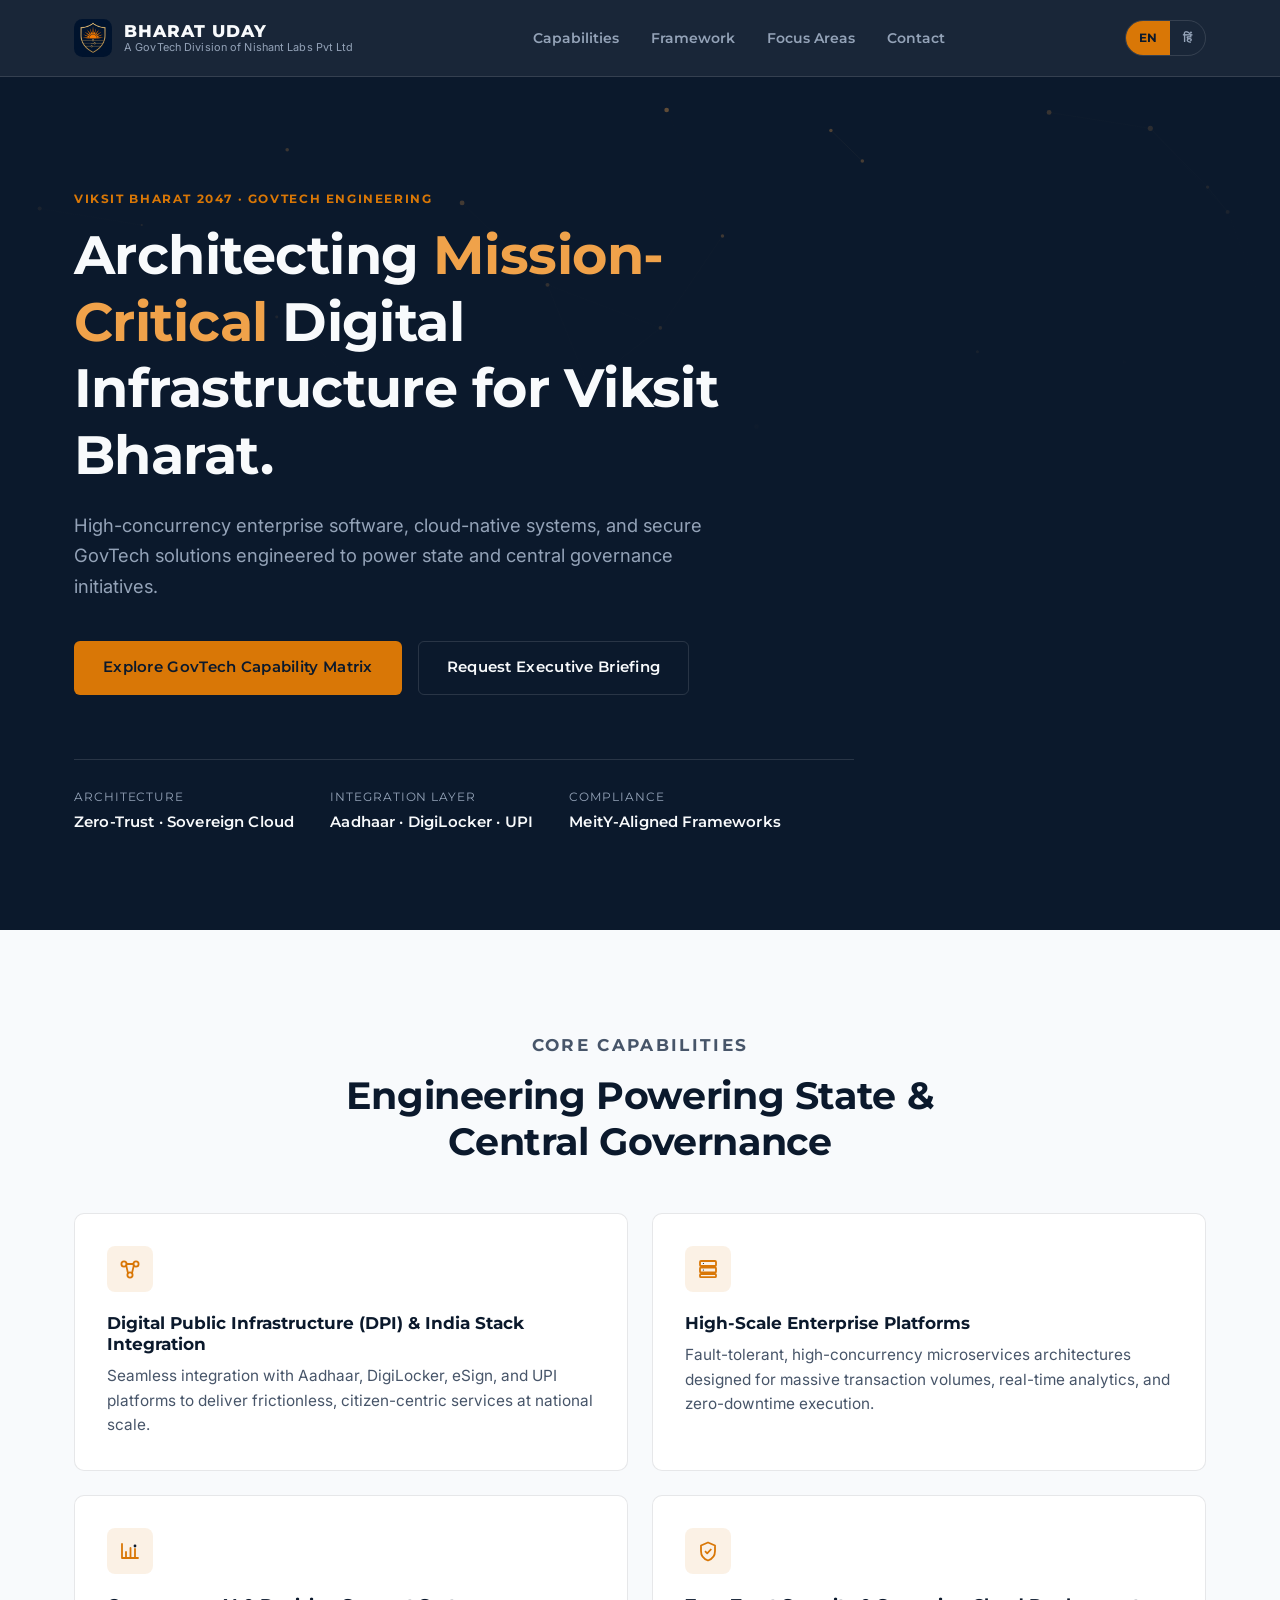
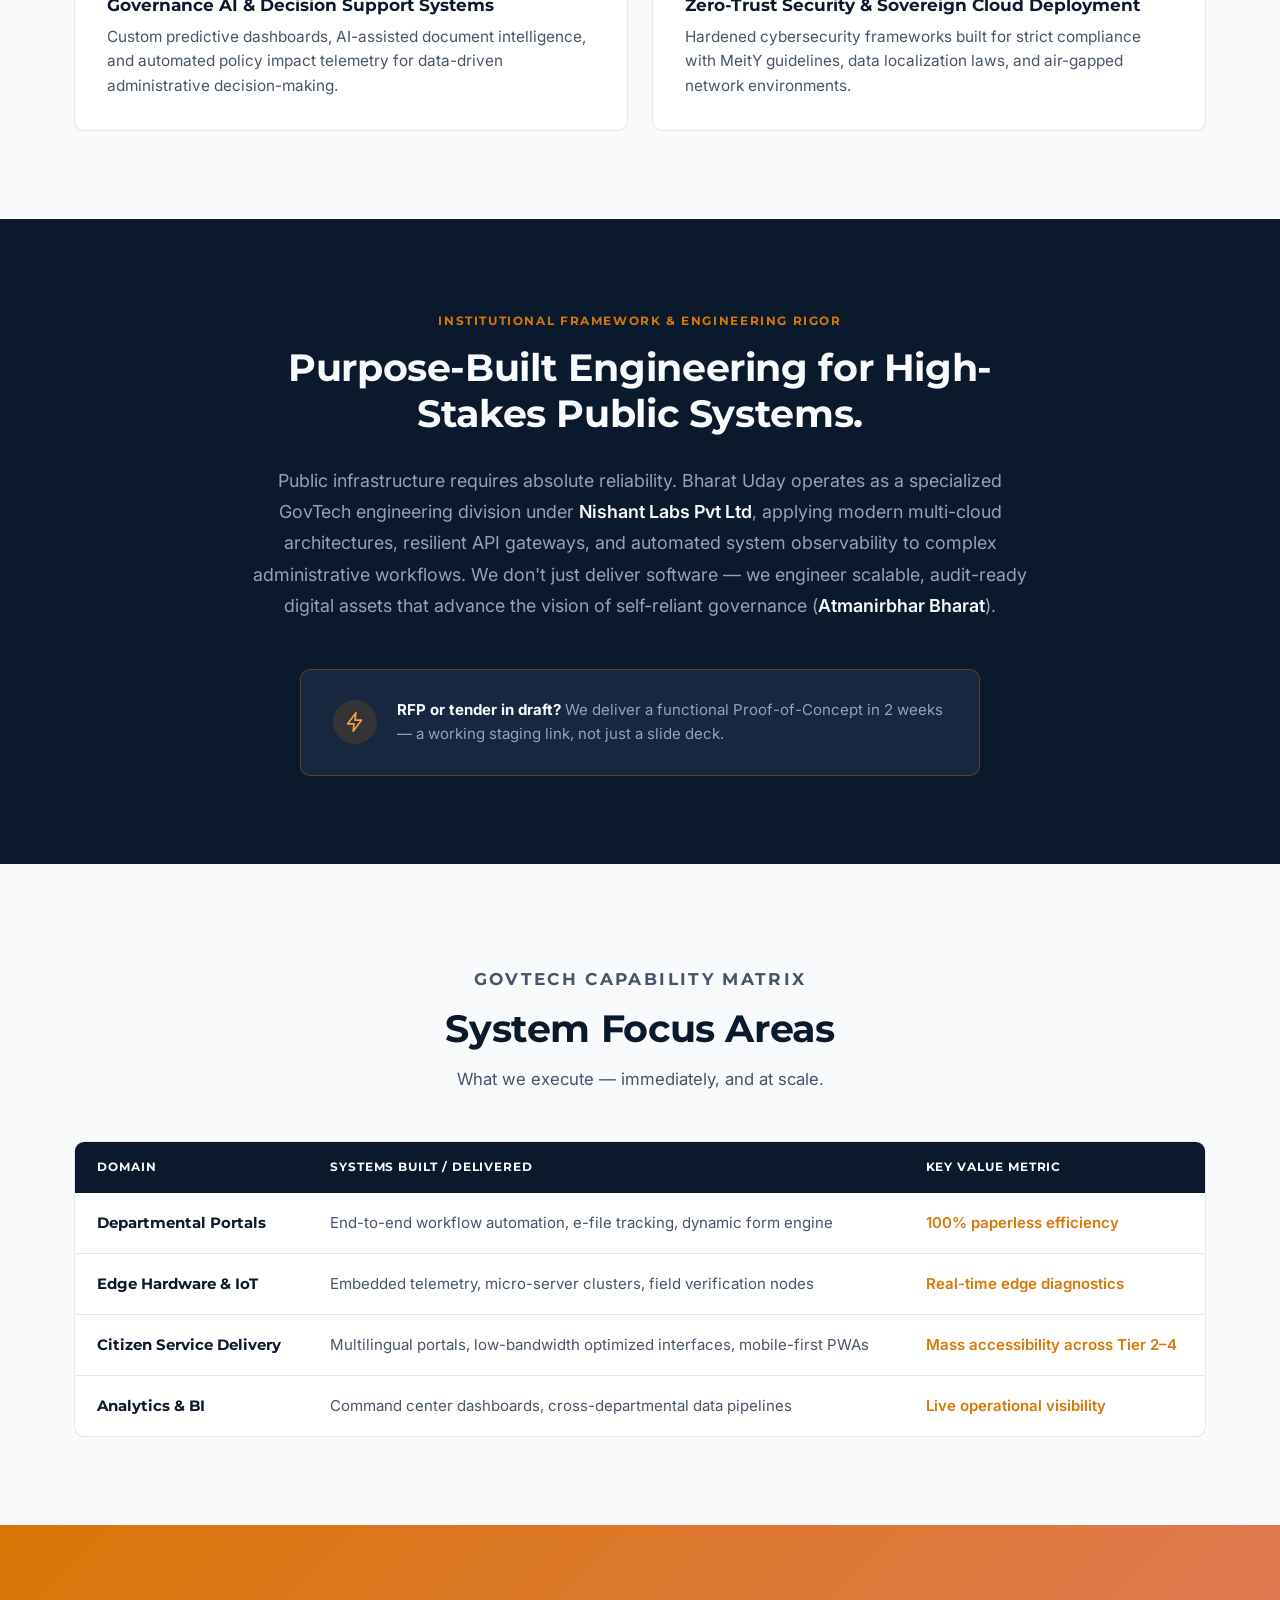
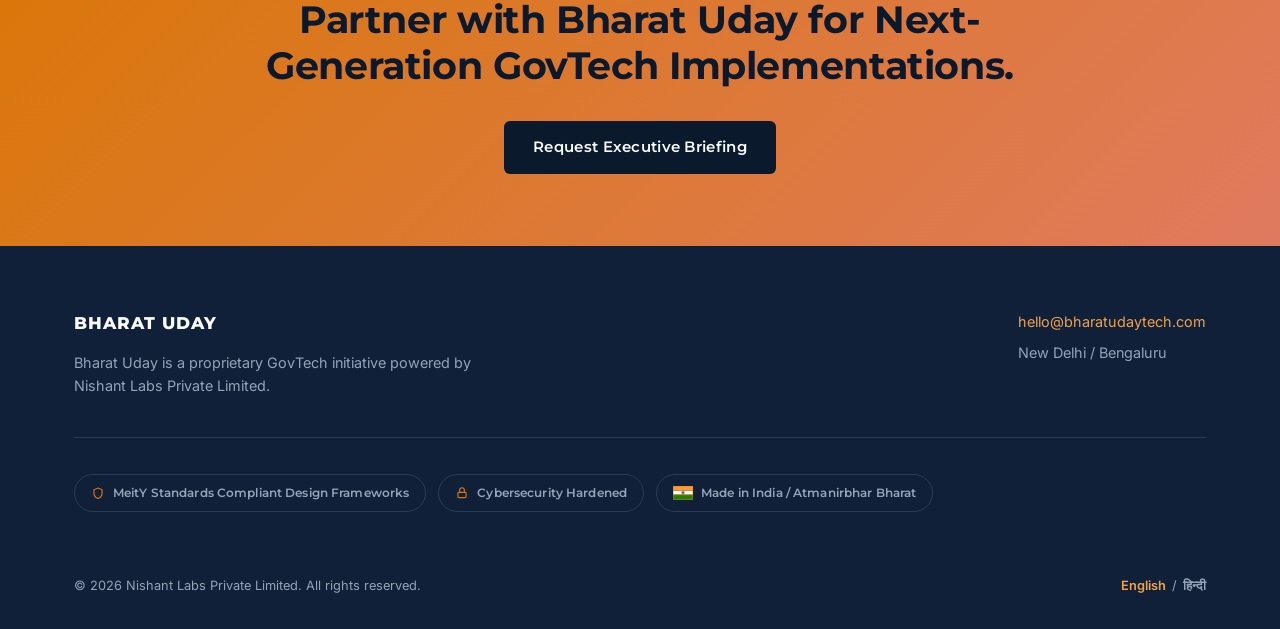
==== commit 6f3d09ff: "Point site at bharatudaytech.com, update contact email, SEO polish - Repoint CNAME, canonical/hrefla" ====
--- a/en/index.html
+++ b/en/index.html
@@ -4,13 +4,13 @@
 <meta charset="UTF-8">
 <meta name="viewport" content="width=device-width, initial-scale=1">
 <title>Bharat Uday — Mission-Critical GovTech Infrastructure | Nishant Labs</title>
-<meta name="description" content="Bharat Uday, a GovTech division of Nishant Labs Pvt Ltd, architects zero-trust enterprise infrastructure, India Stack integrations, and high-concurrency platforms for state and central government digital initiatives.">
+<meta name="description" content="Bharat Uday architects zero-trust enterprise infrastructure, India Stack integrations, and high-concurrency platforms for state and central government.">
 <meta name="robots" content="index, follow">
 <meta name="theme-color" content="#0B192C">
-<link rel="canonical" href="https://bharatuday.nishantlanbs.com/en/">
-<link rel="alternate" hreflang="en" href="https://bharatuday.nishantlanbs.com/en/">
-<link rel="alternate" hreflang="hi" href="https://bharatuday.nishantlanbs.com/hi/">
-<link rel="alternate" hreflang="x-default" href="https://bharatuday.nishantlanbs.com/en/">
+<link rel="canonical" href="https://bharatudaytech.com/en/">
+<link rel="alternate" hreflang="en" href="https://bharatudaytech.com/en/">
+<link rel="alternate" hreflang="hi" href="https://bharatudaytech.com/hi/">
+<link rel="alternate" hreflang="x-default" href="https://bharatudaytech.com/en/">
 <link rel="icon" type="image/png" href="../assets/img/logo-256.png">
 <link rel="apple-touch-icon" href="../assets/img/logo-256.png">
 
@@ -18,12 +18,17 @@
 <meta property="og:site_name" content="Bharat Uday">
 <meta property="og:title" content="Bharat Uday — Mission-Critical GovTech Infrastructure">
 <meta property="og:description" content="Architecting zero-trust enterprise infrastructure and India Stack-native platforms for state and central governance initiatives.">
-<meta property="og:url" content="https://bharatuday.nishantlanbs.com/en/">
+<meta property="og:url" content="https://bharatudaytech.com/en/">
 <meta property="og:locale" content="en_IN">
 <meta property="og:locale:alternate" content="hi_IN">
+<meta property="og:image" content="https://bharatudaytech.com/assets/img/logo-256.png">
+<meta property="og:image:width" content="256">
+<meta property="og:image:height" content="256">
+<meta property="og:image:alt" content="Bharat Uday logo">
 <meta name="twitter:card" content="summary">
 <meta name="twitter:title" content="Bharat Uday — Mission-Critical GovTech Infrastructure">
 <meta name="twitter:description" content="Zero-trust enterprise infrastructure and India Stack-native platforms for state and central governance initiatives.">
+<meta name="twitter:image" content="https://bharatudaytech.com/assets/img/logo-256.png">
 
 <link rel="preconnect" href="https://fonts.googleapis.com">
 <link rel="preconnect" href="https://fonts.gstatic.com" crossorigin>
@@ -36,9 +41,9 @@
   "@type": "Organization",
   "name": "Bharat Uday",
   "alternateName": "Bharat Uday — GovTech Division of Nishant Labs Pvt Ltd",
-  "url": "https://bharatuday.nishantlanbs.com/en/",
-  "logo": "https://bharatuday.nishantlanbs.com/assets/img/logo-256.png",
-  "email": "gov@nishantlabs.in",
+  "url": "https://bharatudaytech.com/en/",
+  "logo": "https://bharatudaytech.com/assets/img/logo-256.png",
+  "email": "hello@bharatudaytech.com",
   "description": "Bharat Uday architects mission-critical digital infrastructure, India Stack integrations, and zero-trust enterprise systems for Government of India initiatives.",
   "parentOrganization": {
     "@type": "Organization",
@@ -95,7 +100,7 @@
         <p class="hero-sub">High-concurrency enterprise software, cloud-native systems, and secure GovTech solutions engineered to power state and central governance initiatives.</p>
         <div class="hero-ctas">
           <a class="btn btn-primary" href="#focus-areas">Explore GovTech Capability Matrix</a>
-          <a class="btn btn-outline" href="mailto:gov@nishantlabs.in?subject=Executive%20Briefing%20Request%20%E2%80%94%20Bharat%20Uday">Request Executive Briefing</a>
+          <a class="btn btn-outline" href="mailto:hello@bharatudaytech.com?subject=Executive%20Briefing%20Request%20%E2%80%94%20Bharat%20Uday">Request Executive Briefing</a>
         </div>
         <div class="hero-meta">
           <div class="hero-meta-item">Architecture<strong>Zero-Trust · Sovereign Cloud</strong></div>
@@ -217,7 +222,7 @@
   <section class="cta-banner">
     <div class="container">
       <h2>Partner with Bharat Uday for Next-Generation GovTech Implementations.</h2>
-      <a class="btn btn-primary" href="mailto:gov@nishantlabs.in?subject=Executive%20Briefing%20Request%20%E2%80%94%20Bharat%20Uday">Request Executive Briefing</a>
+      <a class="btn btn-primary" href="mailto:hello@bharatudaytech.com?subject=Executive%20Briefing%20Request%20%E2%80%94%20Bharat%20Uday">Request Executive Briefing</a>
     </div>
   </section>
 
@@ -232,7 +237,7 @@
         <p>Bharat Uday is a proprietary GovTech initiative powered by Nishant Labs Private Limited.</p>
       </div>
       <div class="footer-contact">
-        <div class="contact-line"><a href="mailto:gov@nishantlabs.in">gov@nishantlabs.in</a></div>
+        <div class="contact-line"><a href="mailto:hello@bharatudaytech.com">hello@bharatudaytech.com</a></div>
         <div class="contact-line">New Delhi / Bengaluru</div>
       </div>
     </div>
@@ -244,7 +249,7 @@
     </div>
 
     <div class="footer-bottom">
-      <p class="legal">© 2026 Nishant Labs Private Limited. All rights reserved.</p>
+      <p class="legal">© <span id="copyright-year">2026</span> Nishant Labs Private Limited. All rights reserved.</p>
       <div class="footer-lang">
         <a href="./" aria-current="true" lang="en">English</a>
         <span aria-hidden="true">/</span>
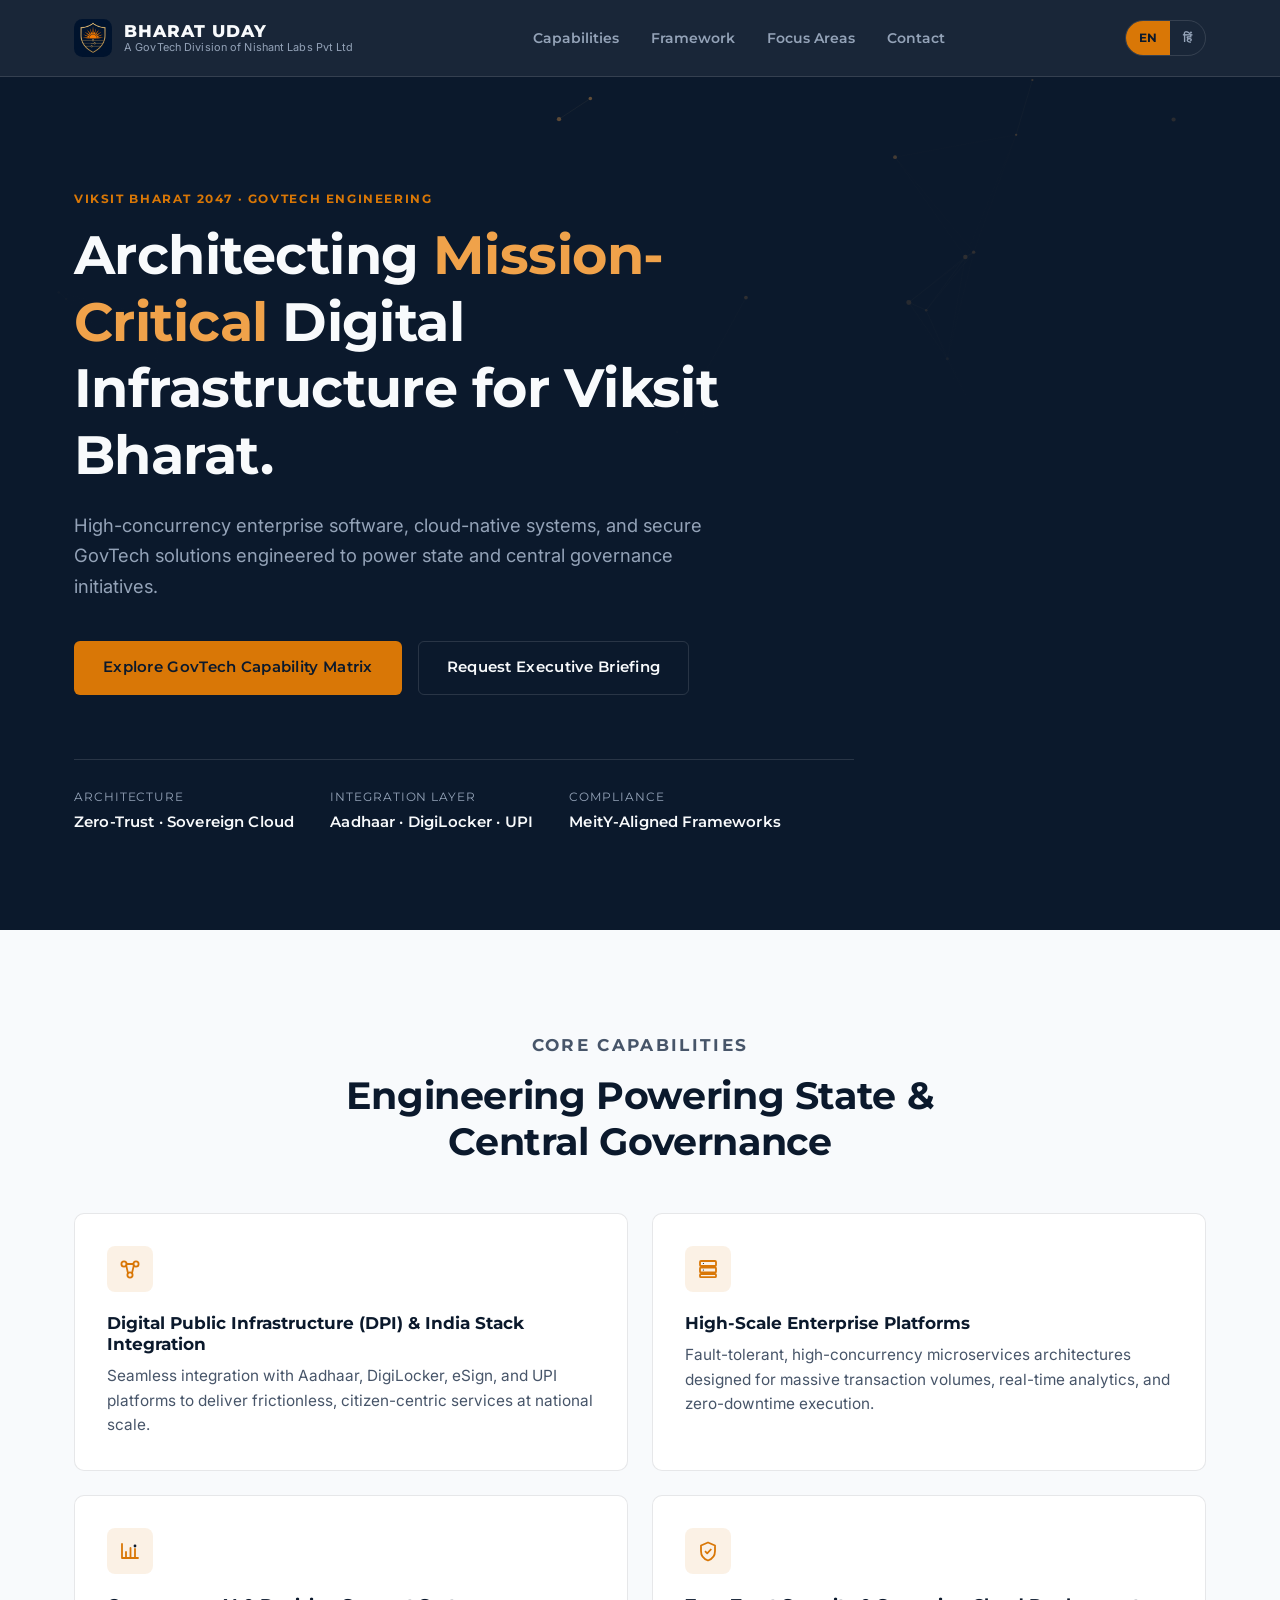
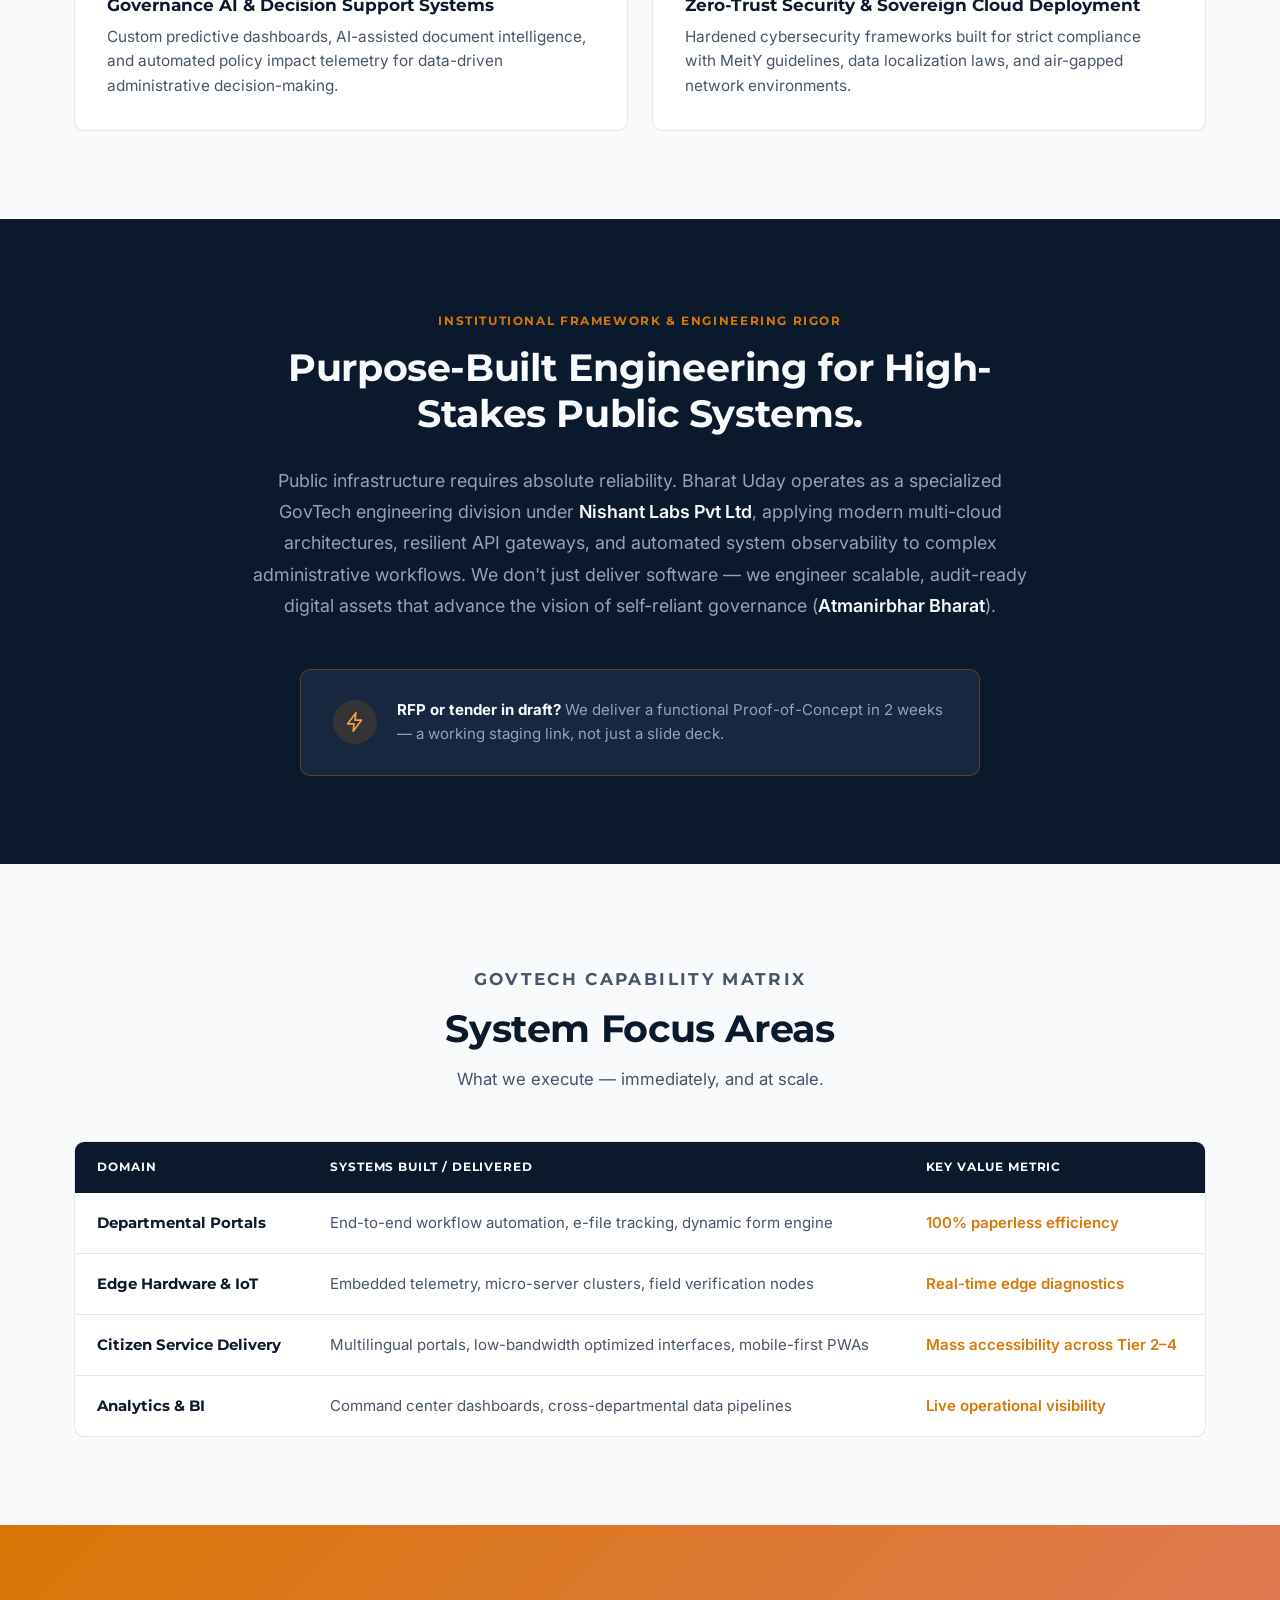
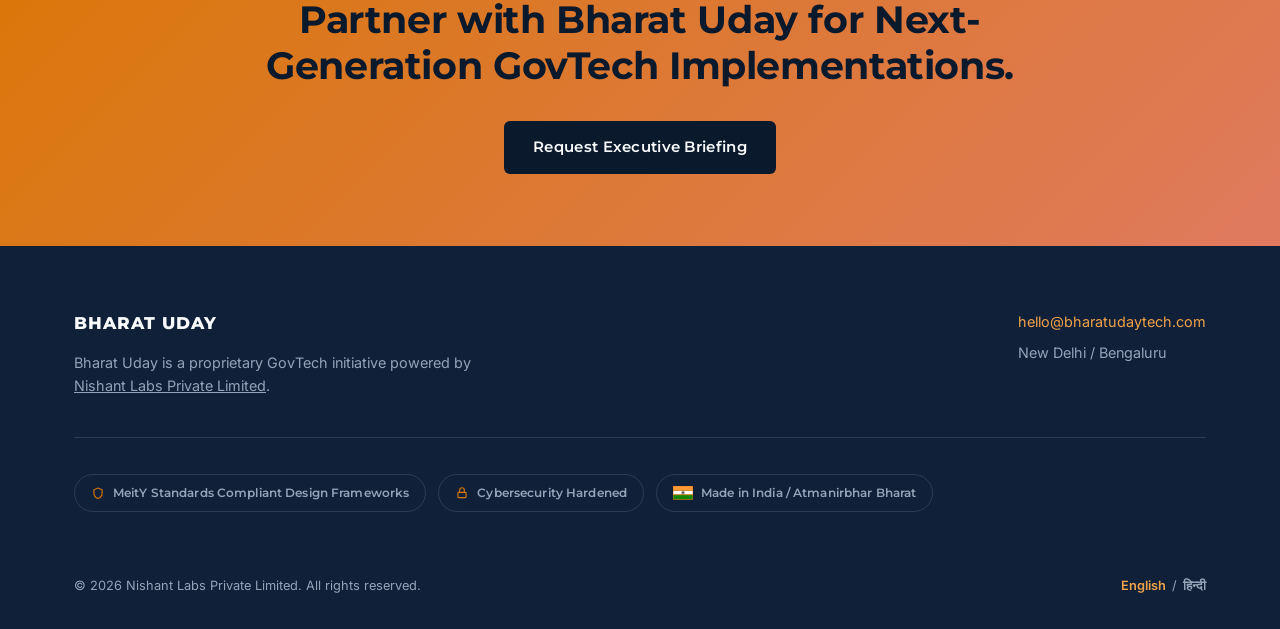
==== commit a372c91c: "Link footer "Nishant Labs Private Limited" to nishantlabs.in Underlined only (inherits surrounding t" ====
--- a/en/index.html
+++ b/en/index.html
@@ -234,7 +234,7 @@
     <div class="footer-top">
       <div class="footer-brand">
         <span class="brand-title">BHARAT UDAY</span>
-        <p>Bharat Uday is a proprietary GovTech initiative powered by Nishant Labs Private Limited.</p>
+        <p>Bharat Uday is a proprietary GovTech initiative powered by <a href="https://nishantlabs.in" target="_blank" rel="noopener noreferrer">Nishant Labs Private Limited</a>.</p>
       </div>
       <div class="footer-contact">
         <div class="contact-line"><a href="mailto:hello@bharatudaytech.com">hello@bharatudaytech.com</a></div>
--- a/assets/css/style.css
+++ b/assets/css/style.css
@@ -643,6 +643,7 @@
   font-size: 0.9rem;
   color: var(--slate-light);
 }
+.footer-brand p a { text-decoration: underline; }
 
 .footer-contact {
   font-size: 0.9rem;
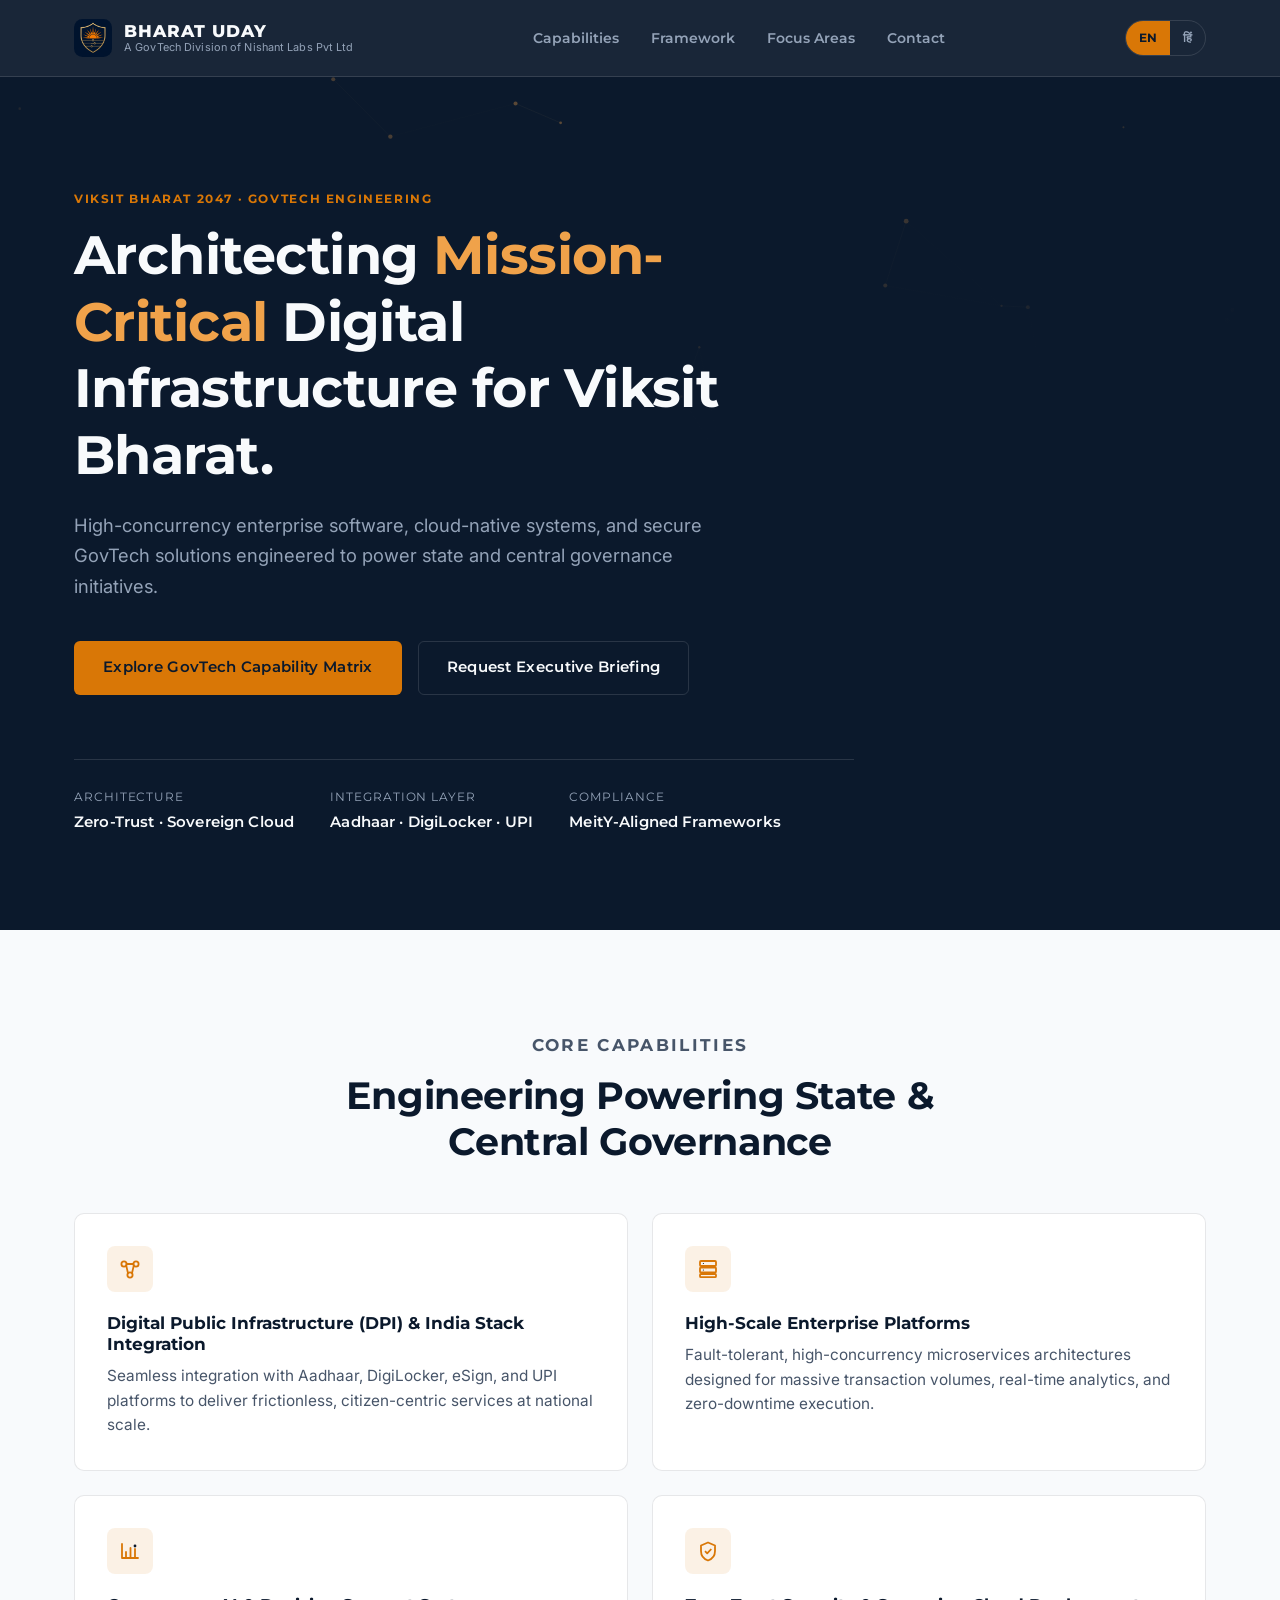
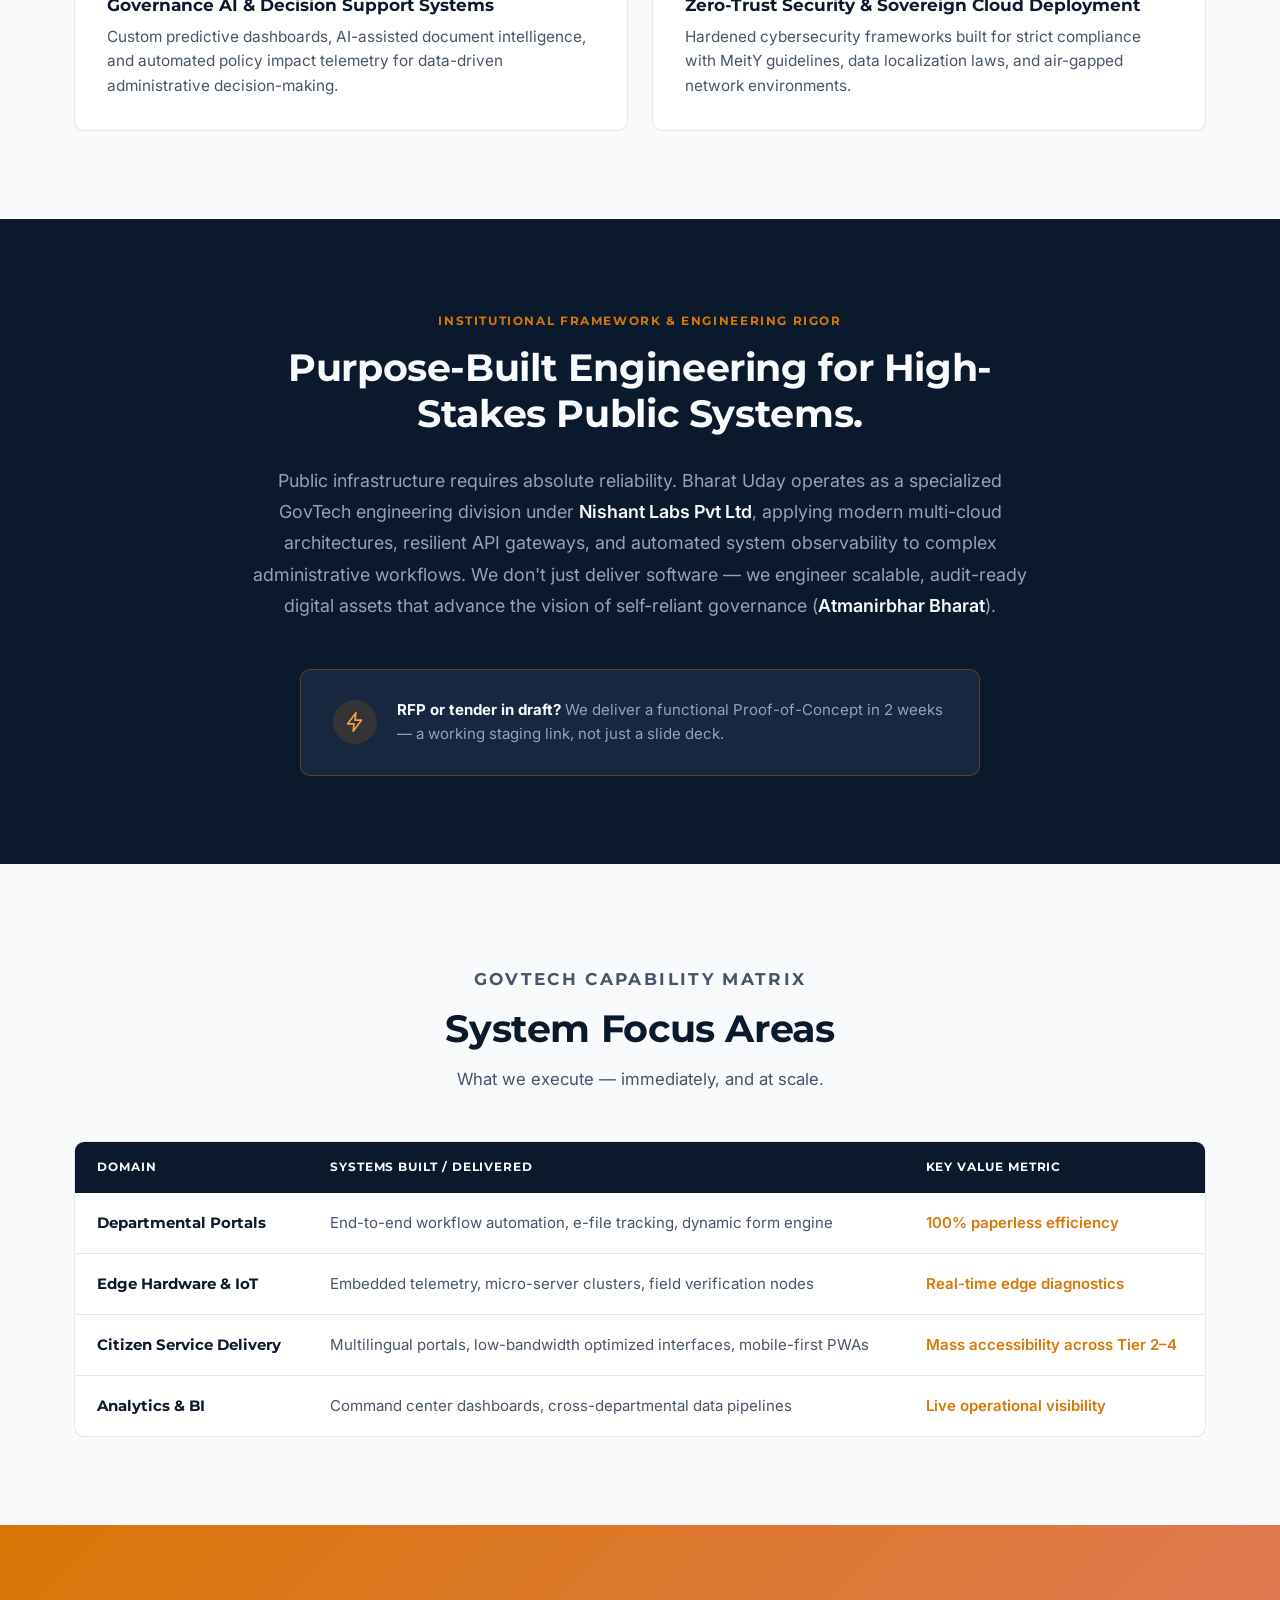
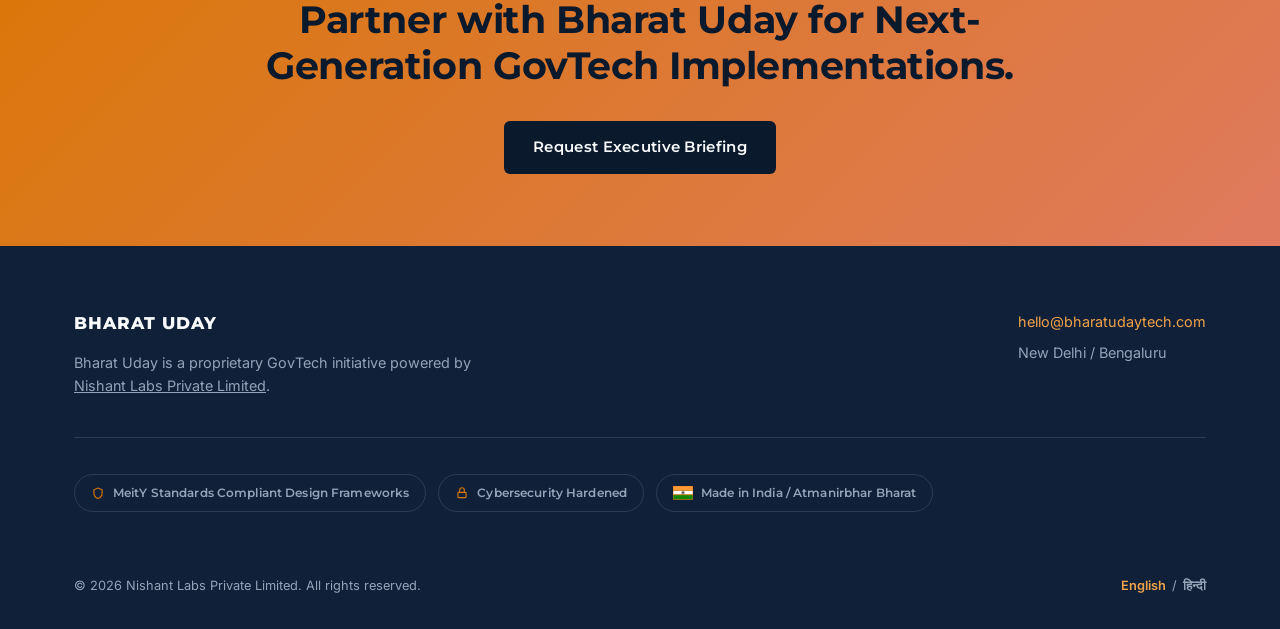
==== commit bf4d53c6: "Add branded OG cover image, retire logo as social preview Swaps the 256x256 favicon (used as a stopg" ====
--- a/en/index.html
+++ b/en/index.html
@@ -21,14 +21,14 @@
 <meta property="og:url" content="https://bharatudaytech.com/en/">
 <meta property="og:locale" content="en_IN">
 <meta property="og:locale:alternate" content="hi_IN">
-<meta property="og:image" content="https://bharatudaytech.com/assets/img/logo-256.png">
-<meta property="og:image:width" content="256">
-<meta property="og:image:height" content="256">
-<meta property="og:image:alt" content="Bharat Uday logo">
-<meta name="twitter:card" content="summary">
+<meta property="og:image" content="https://bharatudaytech.com/assets/img/og-cover.png">
+<meta property="og:image:width" content="1200">
+<meta property="og:image:height" content="630">
+<meta property="og:image:alt" content="Bharat Uday — Mission-Critical GovTech Infrastructure">
+<meta name="twitter:card" content="summary_large_image">
 <meta name="twitter:title" content="Bharat Uday — Mission-Critical GovTech Infrastructure">
 <meta name="twitter:description" content="Zero-trust enterprise infrastructure and India Stack-native platforms for state and central governance initiatives.">
-<meta name="twitter:image" content="https://bharatudaytech.com/assets/img/logo-256.png">
+<meta name="twitter:image" content="https://bharatudaytech.com/assets/img/og-cover.png">
 
 <link rel="preconnect" href="https://fonts.googleapis.com">
 <link rel="preconnect" href="https://fonts.gstatic.com" crossorigin>
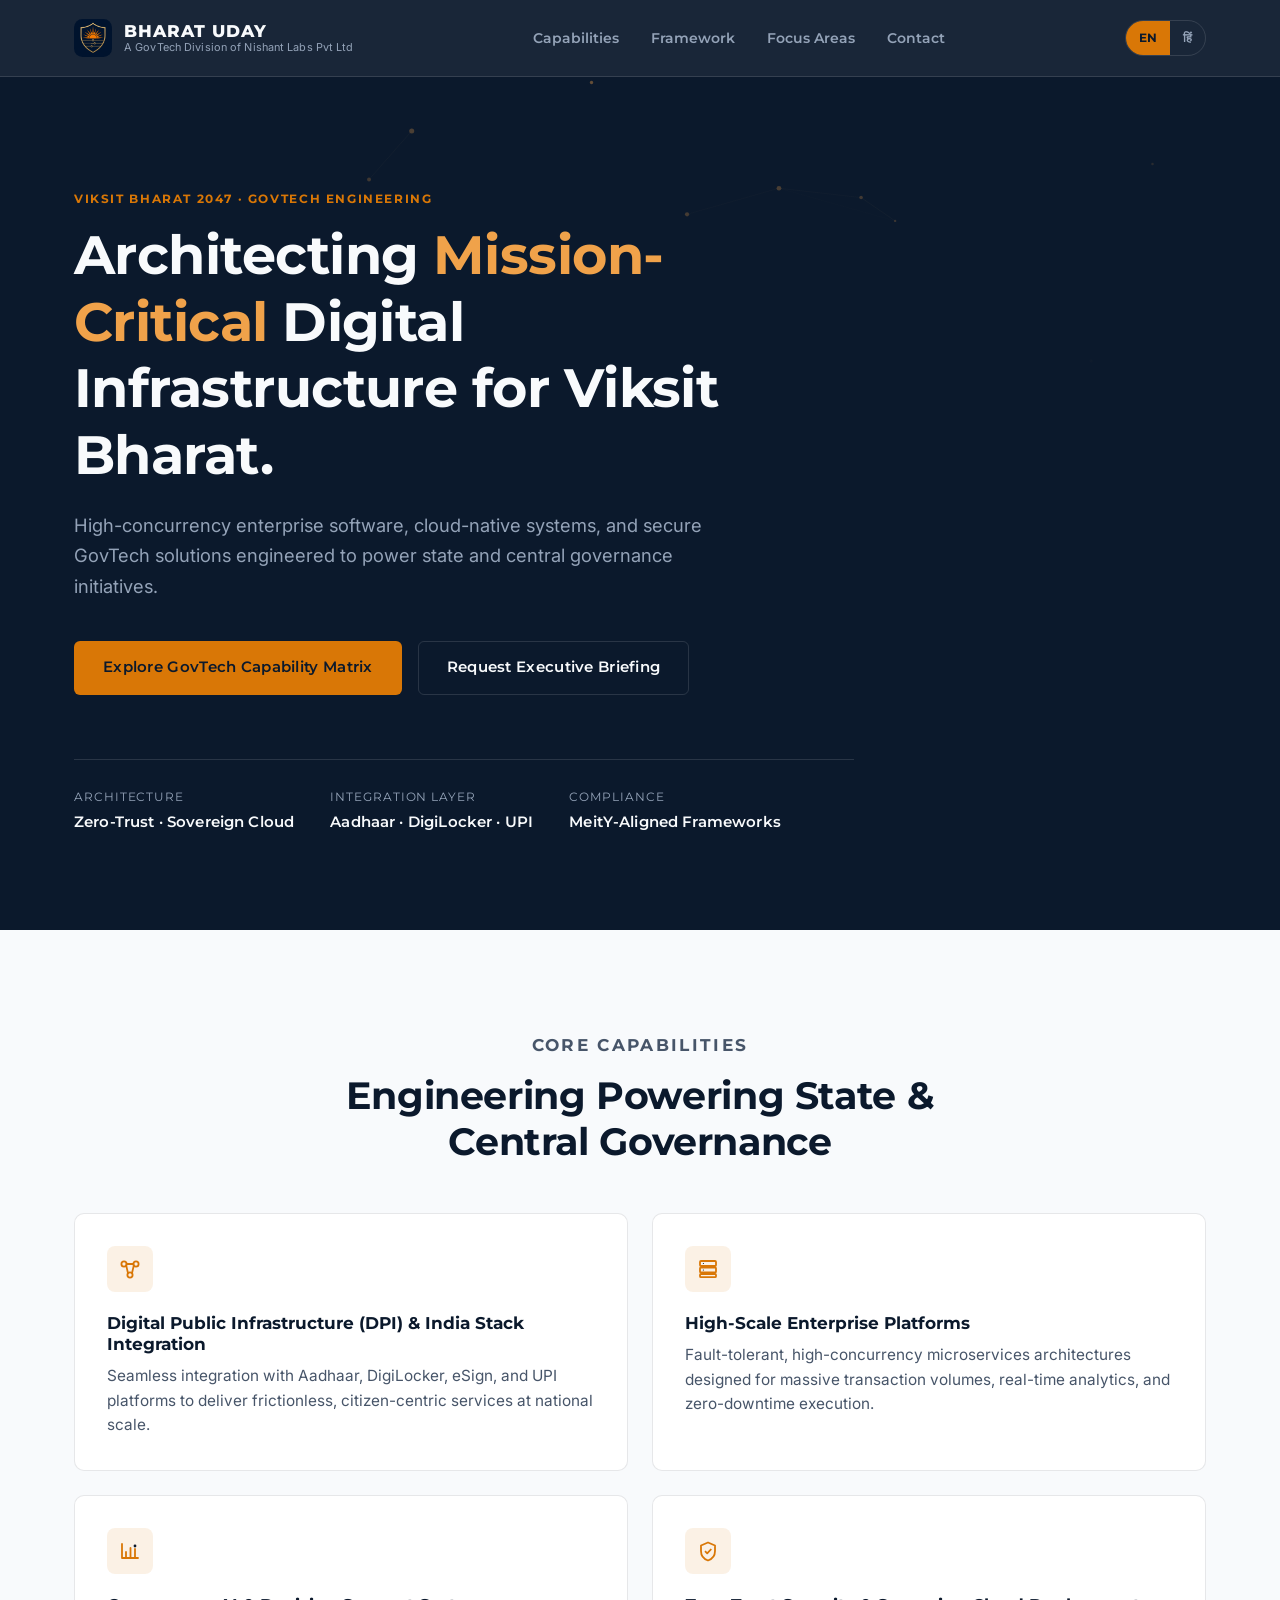
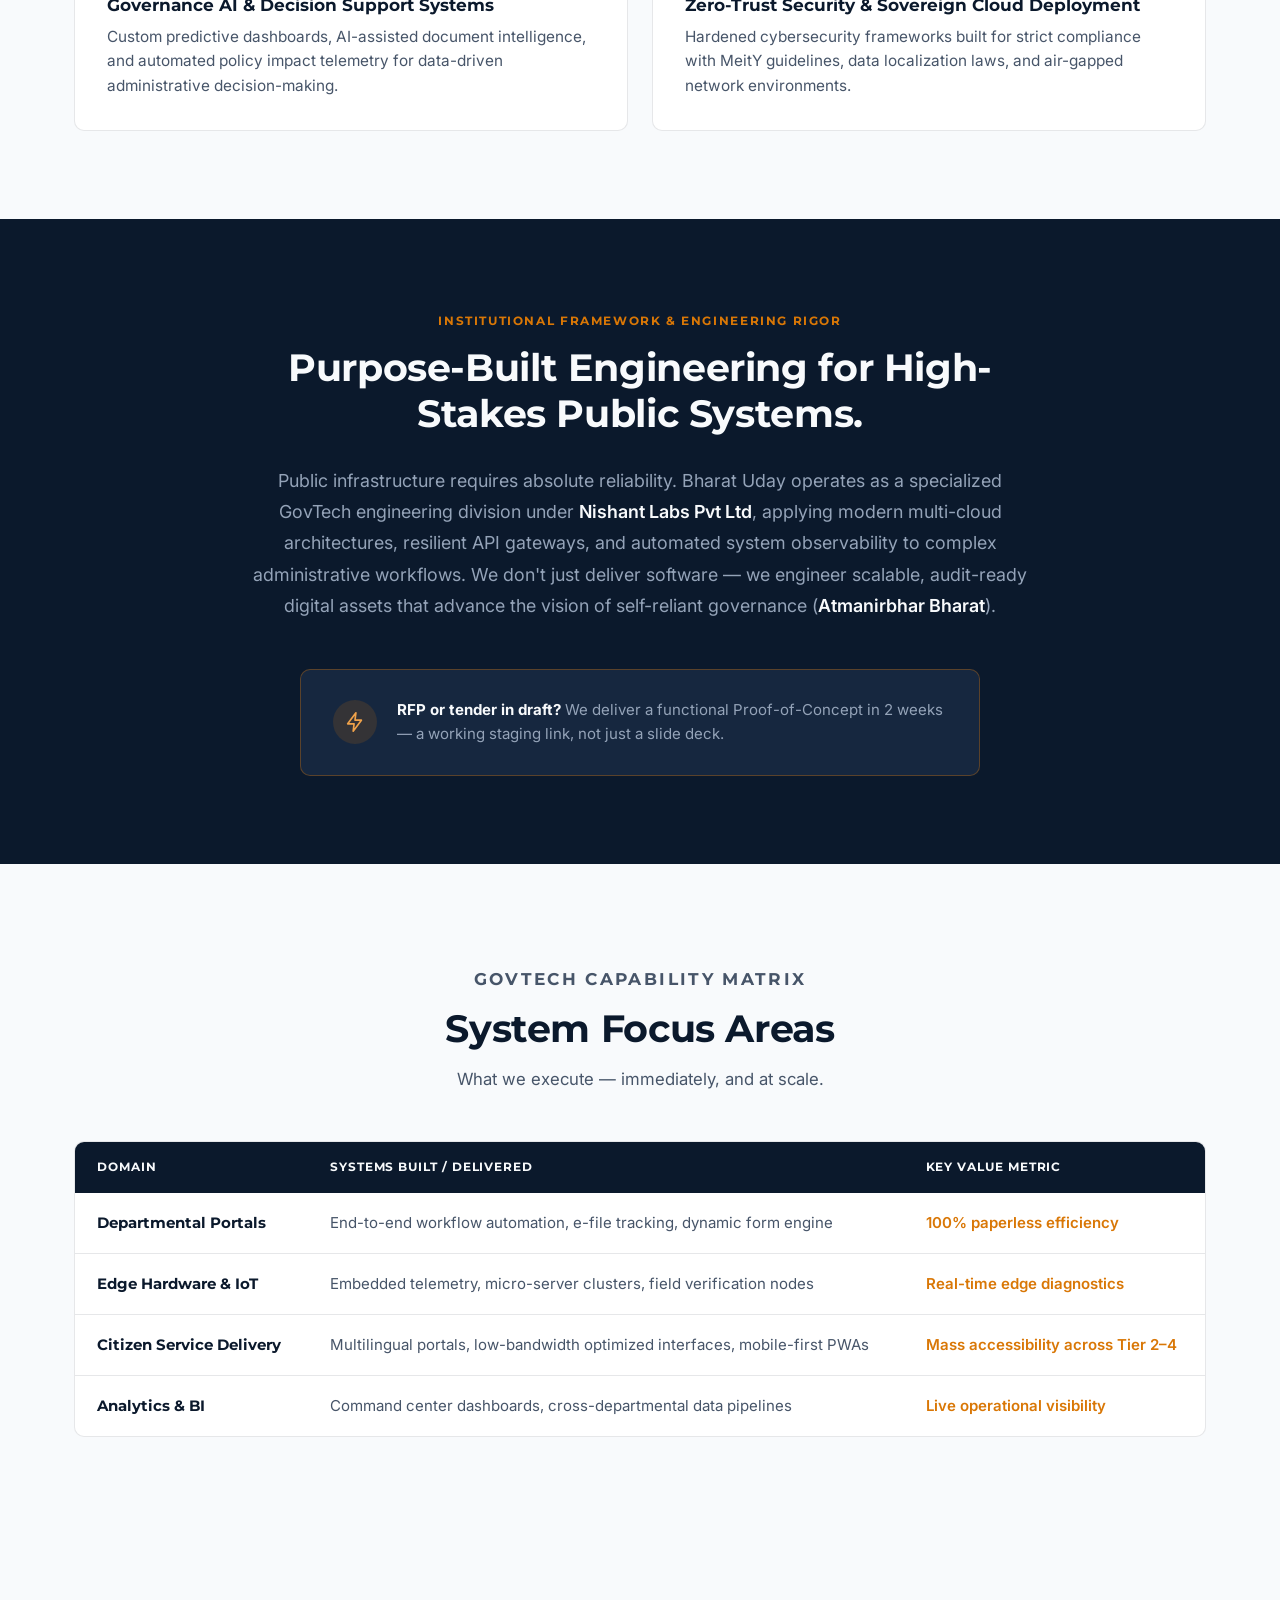
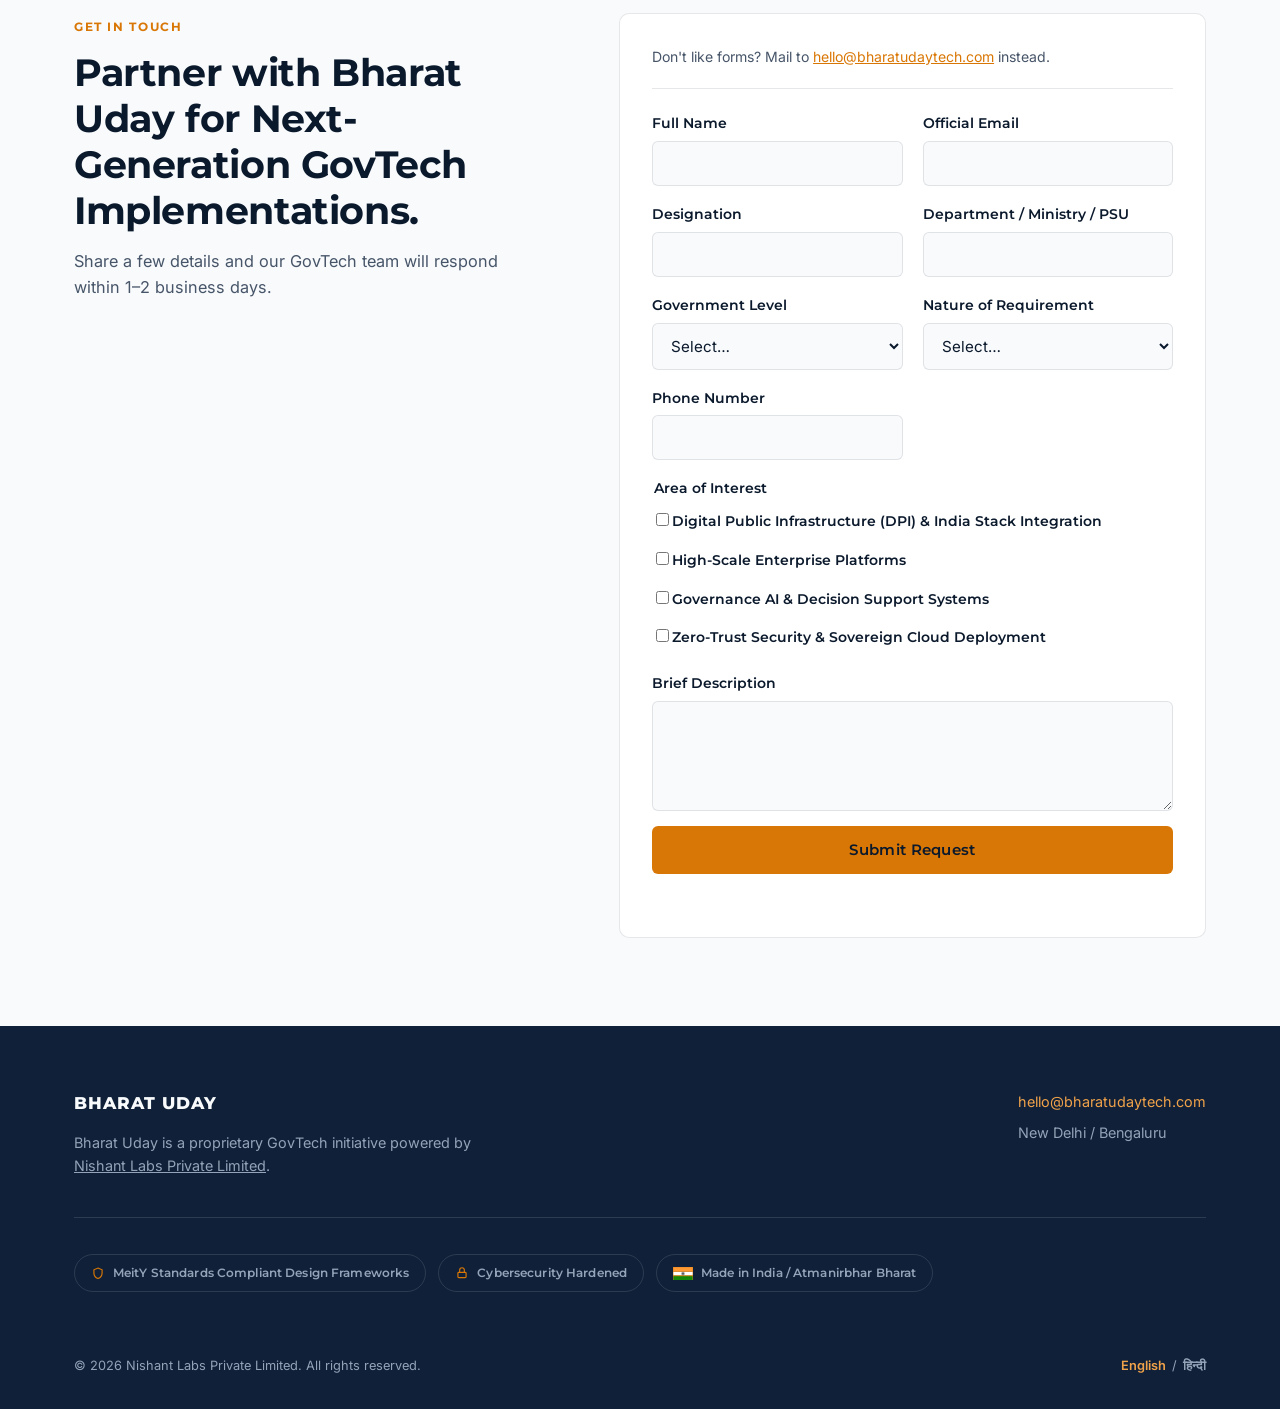
==== commit 51e13a47: "Replace mailto CTA with in-page contact form Swaps the mailto: banner for a full inquiry form (name," ====
--- a/en/index.html
+++ b/en/index.html
@@ -100,7 +100,7 @@
         <p class="hero-sub">High-concurrency enterprise software, cloud-native systems, and secure GovTech solutions engineered to power state and central governance initiatives.</p>
         <div class="hero-ctas">
           <a class="btn btn-primary" href="#focus-areas">Explore GovTech Capability Matrix</a>
-          <a class="btn btn-outline" href="mailto:hello@bharatudaytech.com?subject=Executive%20Briefing%20Request%20%E2%80%94%20Bharat%20Uday">Request Executive Briefing</a>
+          <a class="btn btn-outline" href="#contact">Request Executive Briefing</a>
         </div>
         <div class="hero-meta">
           <div class="hero-meta-item">Architecture<strong>Zero-Trust · Sovereign Cloud</strong></div>
@@ -218,18 +218,78 @@
     </div>
   </section>
 
-  <!-- CTA BANNER -->
-  <section class="cta-banner">
-    <div class="container">
-      <h2>Partner with Bharat Uday for Next-Generation GovTech Implementations.</h2>
-      <a class="btn btn-primary" href="mailto:hello@bharatudaytech.com?subject=Executive%20Briefing%20Request%20%E2%80%94%20Bharat%20Uday">Request Executive Briefing</a>
+  <!-- CONTACT -->
+  <section id="contact" class="contact">
+    <div class="container contact-grid">
+      <div class="contact-intro">
+        <p class="eyebrow">Get in Touch</p>
+        <h2>Partner with Bharat Uday for Next-Generation GovTech Implementations.</h2>
+        <p class="contact-intro-copy">Share a few details and our GovTech team will respond within 1–2 business days.</p>
+      </div>
+      <div class="contact-card">
+        <p class="contact-alt">Don't like forms? Mail to <a href="mailto:hello@bharatudaytech.com">hello@bharatudaytech.com</a> instead.</p>
+        <form id="contact-form" action="https://api.web3forms.com/submit" method="POST"
+              data-error-message="Something went wrong. Please try again, or email us directly at hello@bharatudaytech.com."
+              data-sending-label="Sending…">
+          <input type="hidden" name="access_key" value="aa5ad458-3371-4146-8d9c-f5b2c9b6c5d7">
+          <input type="hidden" name="subject" value="New Executive Briefing Request — Bharat Uday">
+          <input type="hidden" name="from_name" value="Bharat Uday Website">
+          <input type="hidden" name="area_of_interest" id="area-of-interest-value">
+          <input type="checkbox" name="botcheck" class="hp-field" style="display:none">
+
+          <div class="form-grid">
+            <div class="form-field"><label for="cf-name">Full Name</label><input class="form-control" id="cf-name" name="name" type="text" required></div>
+            <div class="form-field"><label for="cf-email">Official Email</label><input class="form-control" id="cf-email" name="email" type="email" required></div>
+            <div class="form-field"><label for="cf-designation">Designation</label><input class="form-control" id="cf-designation" name="designation" type="text" required></div>
+            <div class="form-field"><label for="cf-department">Department / Ministry / PSU</label><input class="form-control" id="cf-department" name="department" type="text"></div>
+            <div class="form-field">
+              <label for="cf-gov-level">Government Level</label>
+              <select class="form-control" id="cf-gov-level" name="government_level">
+                <option value="" disabled selected>Select…</option>
+                <option>State Government</option><option>Central Government</option><option>PSU</option><option>Other</option>
+              </select>
+            </div>
+            <div class="form-field">
+              <label for="cf-requirement">Nature of Requirement</label>
+              <select class="form-control" id="cf-requirement" name="requirement_type">
+                <option value="" disabled selected>Select…</option>
+                <option>RFP / Tender in Draft</option><option>Proof-of-Concept Request</option>
+                <option>Executive Briefing / General Inquiry</option><option>Partnership Discussion</option>
+              </select>
+            </div>
+            <div class="form-field"><label for="cf-phone">Phone Number</label><input class="form-control" id="cf-phone" name="phone" type="tel"></div>
+
+            <fieldset class="form-field form-field--full checkbox-group">
+              <legend>Area of Interest</legend>
+              <div class="checkbox-options">
+                <label class="checkbox-item"><input type="checkbox" class="area-checkbox" value="Digital Public Infrastructure (DPI) & India Stack Integration"><span>Digital Public Infrastructure (DPI) &amp; India Stack Integration</span></label>
+                <label class="checkbox-item"><input type="checkbox" class="area-checkbox" value="High-Scale Enterprise Platforms"><span>High-Scale Enterprise Platforms</span></label>
+                <label class="checkbox-item"><input type="checkbox" class="area-checkbox" value="Governance AI & Decision Support Systems"><span>Governance AI &amp; Decision Support Systems</span></label>
+                <label class="checkbox-item"><input type="checkbox" class="area-checkbox" value="Zero-Trust Security & Sovereign Cloud Deployment"><span>Zero-Trust Security &amp; Sovereign Cloud Deployment</span></label>
+              </div>
+            </fieldset>
+
+            <div class="form-field form-field--full"><label for="cf-message">Brief Description</label><textarea class="form-control" id="cf-message" name="message" rows="4"></textarea></div>
+          </div>
+
+          <button type="submit" class="btn btn-primary contact-submit">Submit Request</button>
+          <p class="form-status" role="status" aria-live="polite"></p>
+        </form>
+        <div id="contact-success" class="contact-success" role="status" aria-live="polite" hidden>
+          <div class="contact-success-icon">
+            <svg viewBox="0 0 24 24" fill="none" stroke="currentColor" stroke-width="2" stroke-linecap="round" stroke-linejoin="round"><path d="M20 6 9 17l-5-5"/></svg>
+          </div>
+          <h3>Request Sent Successfully</h3>
+          <p>Thank you for reaching out. Our GovTech team has received your request and will respond within 1–2 business days.</p>
+        </div>
+      </div>
     </div>
   </section>
 
 </main>
 
 <!-- FOOTER -->
-<footer class="site-footer" id="contact">
+<footer class="site-footer">
   <div class="container">
     <div class="footer-top">
       <div class="footer-brand">
--- a/assets/css/style.css
+++ b/assets/css/style.css
@@ -16,6 +16,8 @@
   --slate-light: #94A3B8;
   --border-dark: rgba(248, 250, 252, 0.12);
   --border-light: rgba(11, 25, 44, 0.1);
+  --success: #15803D;
+  --error: #B91C1C;
 
   --font-body: 'Inter', -apple-system, BlinkMacSystemFont, 'Segoe UI', sans-serif;
   --font-head: 'Montserrat', 'Inter', -apple-system, sans-serif;
@@ -97,6 +99,7 @@
 }
 
 section { padding: 88px 0; }
+section[id] { scroll-margin-top: 96px; } /* clears the 76px sticky header on anchor-scroll (nav links, hero CTA) */
 
 .btn {
   display: inline-flex;
@@ -596,29 +599,88 @@
   }
 }
 
-/* ---------- CTA banner ---------- */
-.cta-banner {
-  background: linear-gradient(135deg, var(--amber) 0%, var(--terracotta) 100%);
-  color: var(--navy);
+/* ---------- Contact ---------- */
+.contact-grid { display: grid; grid-template-columns: 1fr; gap: 40px; }
+.contact-intro-copy { margin: 14px 0 0; color: var(--slate); font-size: 1.02rem; max-width: 440px; }
+
+.contact-card { background: #fff; border: 1px solid var(--border-light); border-radius: 10px; padding: 32px; position: relative; overflow: hidden; }
+.contact-alt { font-size: 0.88rem; color: var(--slate); margin: 0 0 24px; padding-bottom: 20px; border-bottom: 1px solid var(--border-light); }
+.contact-alt a { color: var(--amber); text-decoration: underline; }
+
+.form-grid { display: grid; grid-template-columns: 1fr; gap: 20px; }
+.form-field--full { grid-column: 1 / -1; }
+.form-field label, .checkbox-group legend {
+  display: block;
+  font-family: var(--font-head);
+  font-weight: 600;
+  font-size: 0.85rem;
+  color: var(--navy);
+  margin-bottom: 6px;
+}
+.form-control {
+  width: 100%;
+  padding: 12px 14px;
+  border: 1px solid var(--border-light);
+  border-radius: var(--radius);
+  font-family: var(--font-body);
+  font-size: 0.95rem;
+  color: var(--navy);
+  background: var(--off-white);
+  transition: border-color 0.15s ease, box-shadow 0.15s ease;
+}
+.form-control:focus-visible {
+  outline: none;
+  border-color: var(--amber);
+  box-shadow: 0 0 0 3px rgba(217, 119, 6, 0.18);
+}
+textarea.form-control { min-height: 110px; resize: vertical; }
+
+.checkbox-group { border: none; margin: 0; padding: 0; }
+.checkbox-options { display: flex; flex-direction: column; gap: 10px; margin-top: 4px; }
+.checkbox-item { display: flex; align-items: flex-start; gap: 10px; font-size: 0.9rem; color: var(--slate); font-weight: 400; }
+.checkbox-item input { margin-top: 3px; accent-color: var(--amber); }
+
+.contact-submit { width: 100%; margin-top: 8px; }
+.form-status { min-height: 1.2em; margin-top: 14px; font-size: 0.88rem; }
+.form-status.is-success { color: var(--success); }
+.form-status.is-error { color: var(--error); }
+
+.form-sent { filter: blur(5px); opacity: 0.35; pointer-events: none; user-select: none; transition: filter 0.4s ease, opacity 0.4s ease; }
+
+.contact-success {
+  position: absolute;
+  inset: 0;
+  display: flex;
+  flex-direction: column;
+  align-items: center;
+  justify-content: center;
   text-align: center;
-  padding: 72px 0;
-}
-
-.cta-banner h2 {
-  color: var(--navy);
-  max-width: 760px;
-  margin: 0 auto;
-}
-
-.cta-banner .btn {
-  margin-top: 32px;
-}
-
-.cta-banner .btn-primary {
-  background: var(--navy);
-  color: var(--off-white);
-}
-.cta-banner .btn-primary:hover { background: var(--navy-700); }
+  gap: 12px;
+  padding: 40px 32px;
+  background: rgba(248, 250, 252, 0.78);
+  backdrop-filter: blur(10px);
+  -webkit-backdrop-filter: blur(10px);
+}
+.contact-success[hidden] { display: none; }
+.contact-success-icon {
+  width: 56px;
+  height: 56px;
+  border-radius: 50%;
+  background: rgba(21, 128, 61, 0.12);
+  display: flex;
+  align-items: center;
+  justify-content: center;
+}
+.contact-success-icon svg { width: 26px; height: 26px; stroke: var(--success); }
+.contact-success h3 { font-size: 1.15rem; }
+.contact-success p { font-size: 0.92rem; color: var(--slate); max-width: 320px; }
+
+@media (min-width: 900px) {
+  .contact-grid { grid-template-columns: minmax(0, 1fr) minmax(0, 1.2fr); gap: 56px; align-items: start; }
+}
+@media (min-width: 1080px) {
+  .form-grid { grid-template-columns: 1fr 1fr; gap: 18px 20px; }
+}
 
 /* ---------- Footer ---------- */
 .site-footer {
